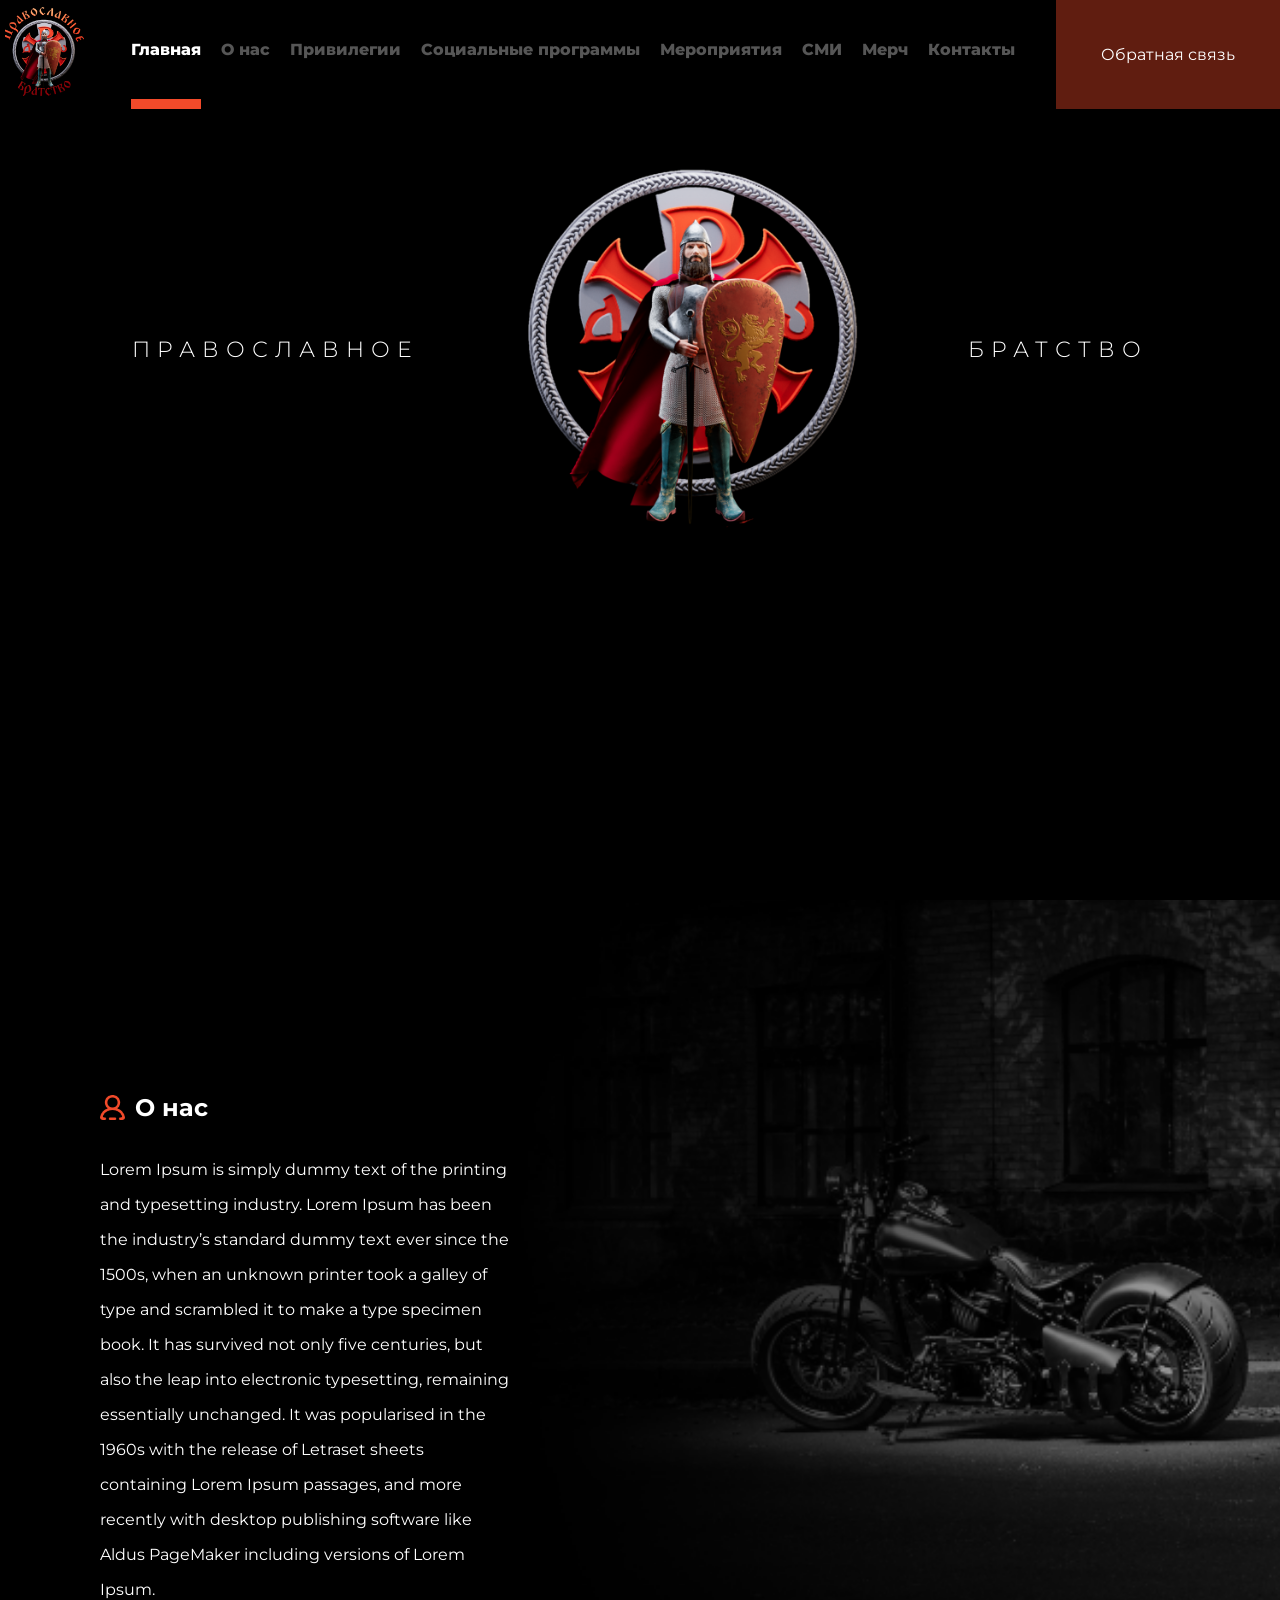
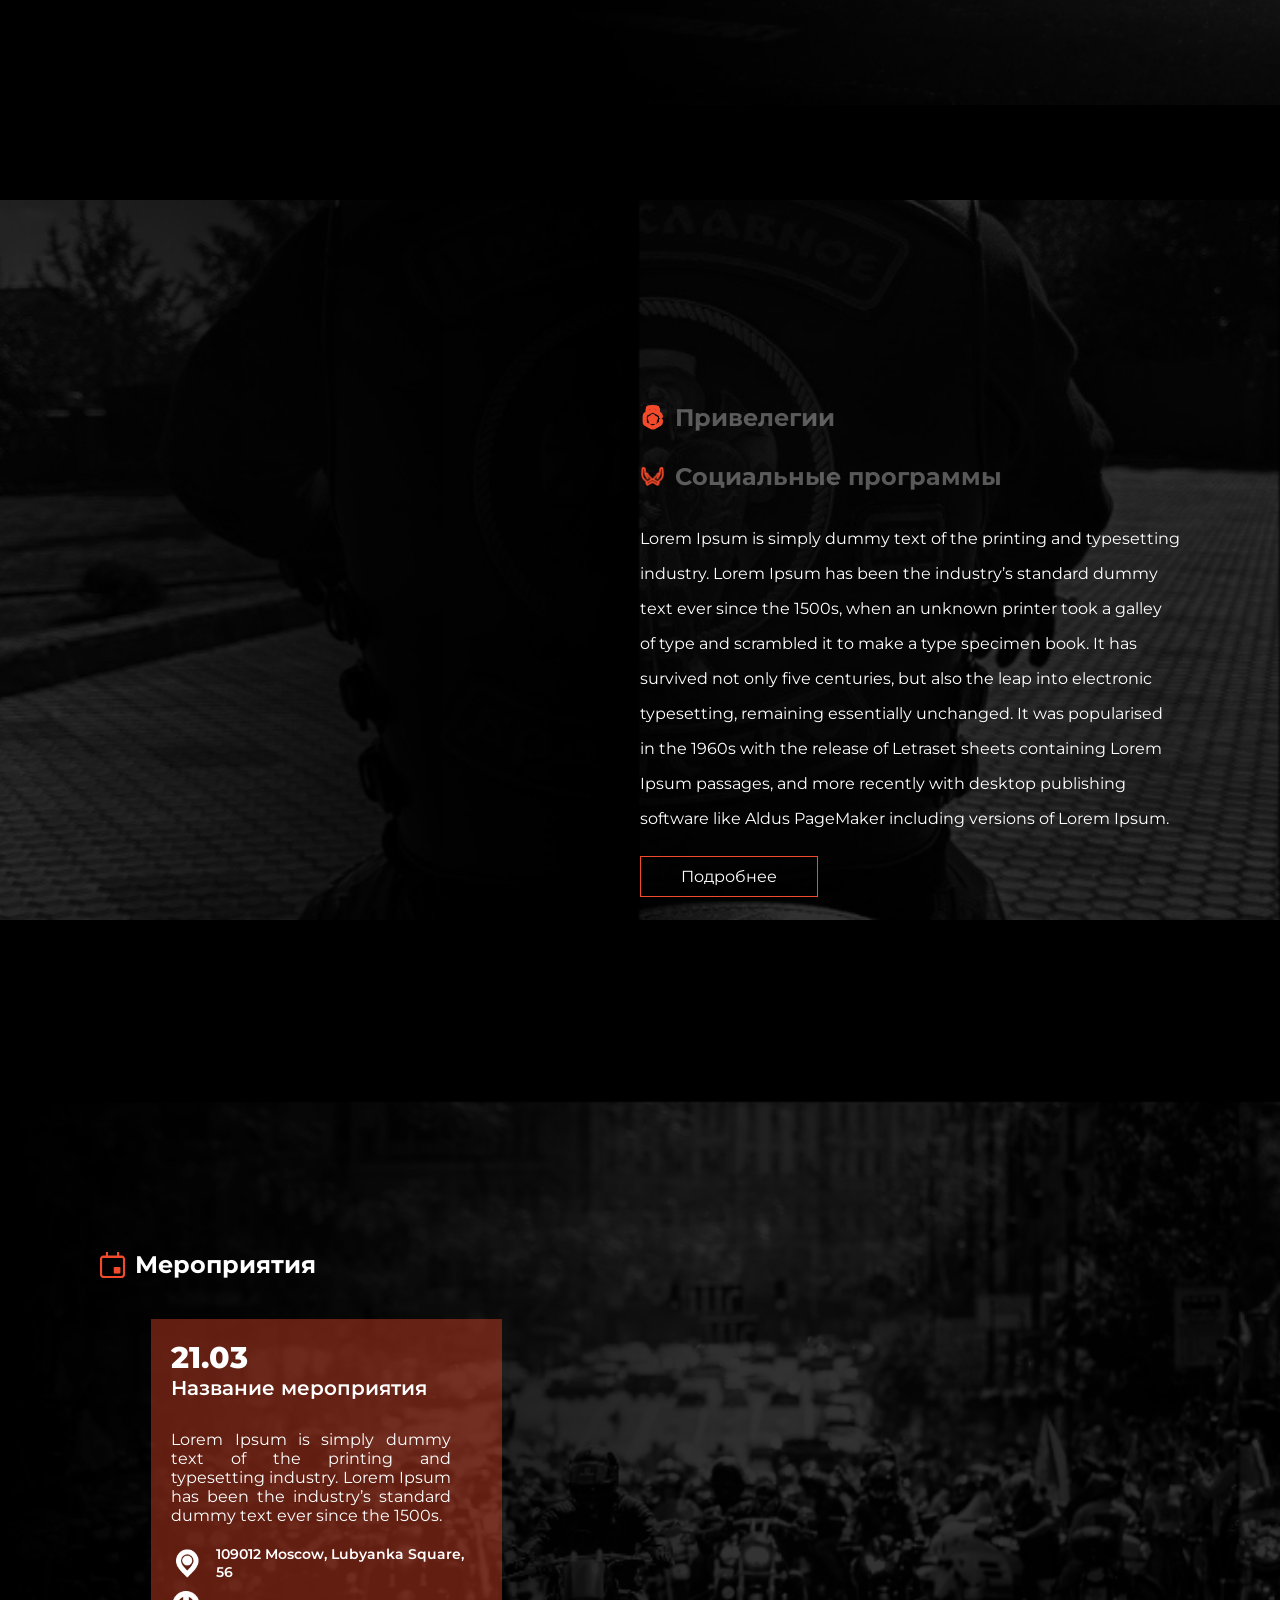
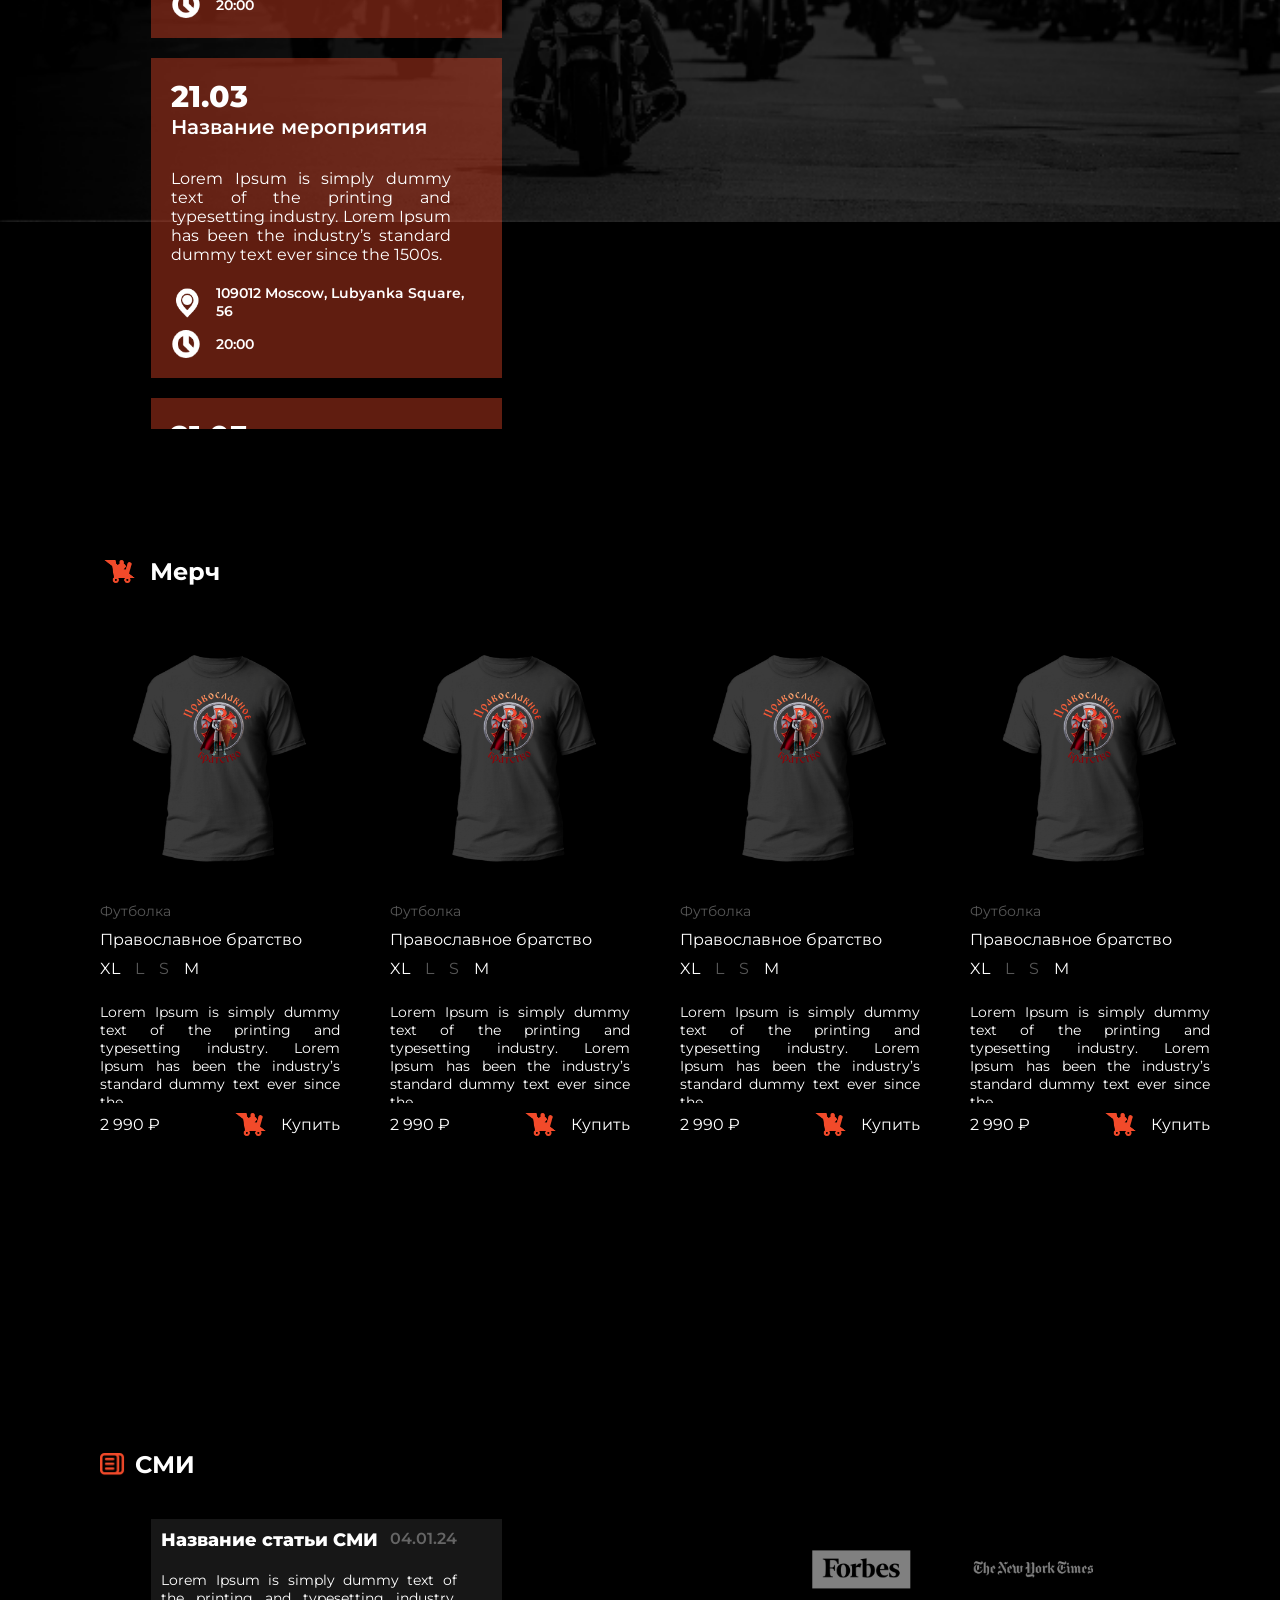
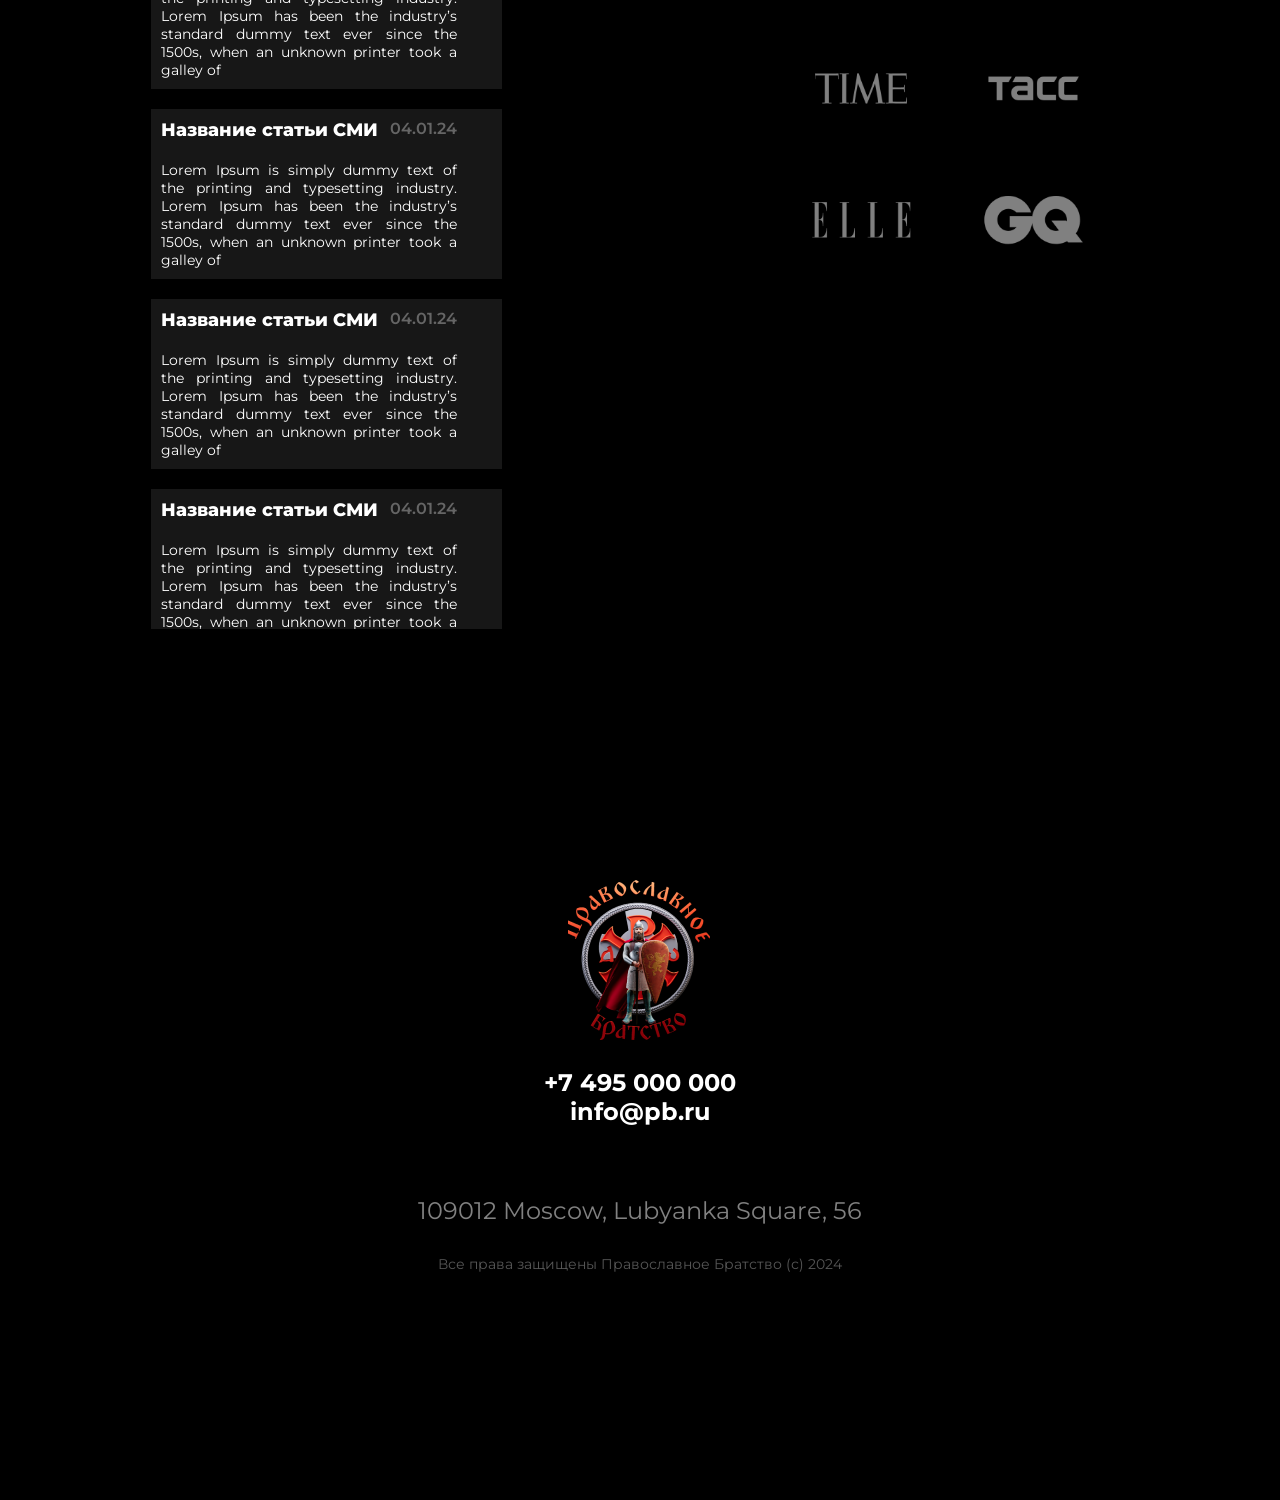
==== index.html @ c89a8504 "first commit" ====
<!DOCTYPE html>
<html lang="ru">

<head>
    <meta charset="UTF-8">
    <meta name="viewport" content="width=device-width, initial-scale=1.0">
    <title>Православное братство</title>
    <link rel="stylesheet" href="css/style.css">
</head>

<body>
    <section class="section">
        <!-- мобильная шапка -->
        <header class="header-mob">
            <a href="/"><img src="/img/logo.png" alt="лого" class="logo logo-mob"></a>
            <!-- кнопка бургер -->
            <div class="menu">
                <input type="checkbox" id="burger-checkbox" class="burger-checkbox">
                <label for="burger-checkbox" class="burger"></label>
                <ul class="menu-list">
                    <li><a href="/index.html" class="menu-item menu-active">Главная</a>
                    <li>
                    <li><a href="/info.html" class="menu-item">О нас</a>
                    <li>
                    <li><a href="/privel.html" class="menu-item">Привелегии</a>
                    <li>
                    <li><a href="/privel.html" class="menu-item">Социальные программы</a>
                    <li>
                    <li><a href="/miro.html" class="menu-item">Мероприятия</a>
                    <li>
                    <li><a href="/news.html" class="menu-item">СМИ</a>
                    <li>
                    <li><a href="/merch.html" class="menu-item">Мерч</a>
                    <li>
                    <li><a href="/contact.html" class="menu-item">Контакты</a>
                    <li></li>
                    <p class="menu-textt">109012 Moscow, Lubyanka Square, 56</p>
                    <div class="menu-content">
                        <a href="tel:+7495000000">
                            <p class="">+7 495 000 000</p>
                        </a>
                        <a href="mailto:info@pb.ru">
                            <p class="">info@pb.ru</p>
                        </a>
                    </div>
                    <a href="/" class="header-a header-menu-a">Обратная связь</a>
                </ul>
            </div>
        </header>
        <!-- шапка -->

        </div>
        <header class="header">
            <div class="header-flex">
                <a href="/"><img src="/img/logo.png" alt="лого" class="logo"></a>
                <ul class="header-list">
                    <a href="#">
                        <li class="active">Главная</li>
                        <div class="red-line"></div>
                    </a>
                    <a href="/info.html">
                        <li class="passive">О нас</li>
                    </a>
                    <a href="/privel.html">
                        <li class="passive">Привилегии</li>
                    </a>
                    <a href="/privel.html">
                        <li class="passive">Социальные программы</li>
                    </a>
                    <a href="/miro.html">
                        <li class="passive">Мероприятия</li>
                    </a>
                    <a href="/news.html">
                        <li class="passive">СМИ</li>
                    </a>
                    <a href="/merch.html">
                        <li class="passive">Мерч</li>
                    </a>
                    <a href="/contact.html">
                        <li class="passive">Контакты</li>
                    </a>
                </ul>
                <a href="/" class="header-a">Обратная связь</a>
            </div>
        </header>
        <!-- первый блок -->
        <div class="container container-backg">
            <div class="container1">
                <h2 class="conteiner-1-text">Православное</h2>
                <img src="/img/logo-big.png" alt="лого" class="logo-big">
                <h2 class="conteiner-1-text">Братство</h2>
            </div>
        </div>
        <!-- второй блок -->
        <div class="container">
            <div class="container2">
                <div class="container-grid1">
                    <div class="container2-flex">
                        <img src="img/people.png" alt="О нас" class="img-people">
                        <h2 class="container-title">О нас</h2>
                    </div>
                    <p class="container-text">Lorem Ipsum is simply dummy text of the printing and typesetting industry.
                        Lorem Ipsum has been the industry’s standard dummy text ever since the 1500s, when an unknown
                        printer took a galley of type and scrambled it to make a type specimen book. It has survived not
                        only five centuries, but also the leap into electronic typesetting, remaining essentially
                        unchanged. It was popularised in the 1960s with the release of Letraset sheets containing Lorem
                        Ipsum passages, and more recently with desktop publishing software like Aldus PageMaker
                        including versions of Lorem Ipsum.</p>
                </div>
                <div class="container-grid2"></div>
            </div>
        </div>
        <!-- третий блок -->
        <div class="container">
            <div class="container3">
                <div class="container-grid1">
                </div>
                <div class="container-grid3">
                    <div class="container2-flex container2-flex-hover">
                        <img src="img/privel.png" alt="Привелегии" class="img-people">
                        <a href="#">
                            <h2 class="container-title container-title-off container-title-off-mob">Привелегии</h2>
                        </a>
                    </div>
                    <div class="container2-flex container2-flex-hover">
                        <img src="img/soc.png" alt="Привелегии" class="img-people">
                        <a href="/privel.html">
                            <h2 class="container-title container-title-off container-title-off-mob">Социальные программы
                            </h2>
                        </a>
                    </div>
                    <p class="container-text">Lorem Ipsum is simply dummy text of the printing and typesetting industry.
                        Lorem Ipsum has been the industry’s standard dummy text ever since the 1500s, when an unknown
                        printer took a galley of type and scrambled it to make a type specimen book. It has survived not
                        only five centuries, but also the leap into electronic typesetting, remaining essentially
                        unchanged. It was popularised in the 1960s with the release of Letraset sheets containing Lorem
                        Ipsum passages, and more recently with desktop publishing software like Aldus PageMaker
                        including versions of Lorem Ipsum.</p>
                    <a href="/privel.html" class="container-a">Подробнее</a>
                </div>
            </div>
        </div>
        <!-- четвертый блок -->
        <div class="container">
            <div class="container4">
                <div class="container-grid6">
                    <div class="container2-flex">
                        <img src="img/miro.png" alt="Мероприятия" class="img-people">
                        <h2 class="container-title">Мероприятия</h2>
                    </div>
                    <div class="miro-scroll" id="timeline3">
                        <div class="scroll-card">
                            <div class="scroll-block scroll-grid-block">
                                <p class="miro-grid-text miro-grid-text-off">21.03</p>
                                <div class="off-info">
                                    <p class="off-title">Название мероприятия</p>
                                    <p class="off-text">Lorem Ipsum is simply dummy text of the printing and
                                        typesetting
                                        industry. Lorem Ipsum has been the industry’s standard dummy text ever since
                                        the
                                        1500s.</p>
                                    <div class="off-group">
                                        <img src="img/geo2.png" alt="гео" class="geo-img">
                                        <p class="geo-info">109012 Moscow, Lubyanka Square, 56</p>
                                    </div>
                                    <div class="off-group off-group2">
                                        <img src="img/time2.png" alt="часы" class="geo-img">
                                        <p class="geo-info">20:00</p>
                                    </div>
                                </div>
                            </div>
                        </div>
                        <div class="scroll-card">
                            <div class="scroll-block scroll-grid-block">
                                <p class="miro-grid-text miro-grid-text-off">21.03</p>
                                <div class="off-info">
                                    <p class="off-title">Название мероприятия</p>
                                    <p class="off-text">Lorem Ipsum is simply dummy text of the printing and
                                        typesetting
                                        industry. Lorem Ipsum has been the industry’s standard dummy text ever since
                                        the
                                        1500s.</p>
                                    <div class="off-group">
                                        <img src="img/geo2.png" alt="гео" class="geo-img">
                                        <p class="geo-info">109012 Moscow, Lubyanka Square, 56</p>
                                    </div>
                                    <div class="off-group off-group2">
                                        <img src="img/time2.png" alt="часы" class="geo-img">
                                        <p class="geo-info">20:00</p>
                                    </div>
                                </div>
                            </div>
                        </div>
                        <div class="scroll-card">
                            <div class="scroll-block scroll-grid-block">
                                <p class="miro-grid-text miro-grid-text-off">21.03</p>
                                <div class="off-info">
                                    <p class="off-title">Название мероприятия</p>
                                    <p class="off-text">Lorem Ipsum is simply dummy text of the printing and
                                        typesetting
                                        industry. Lorem Ipsum has been the industry’s standard dummy text ever since
                                        the
                                        1500s.</p>
                                    <div class="off-group">
                                        <img src="img/geo2.png" alt="гео" class="geo-img">
                                        <p class="geo-info">109012 Moscow, Lubyanka Square, 56</p>
                                    </div>
                                    <div class="off-group off-group2">
                                        <img src="img/time2.png" alt="часы" class="geo-img">
                                        <p class="geo-info">20:00</p>
                                    </div>
                                </div>
                            </div>
                        </div>
                        <div class="scroll-card">
                            <div class="scroll-block scroll-grid-block">
                                <p class="miro-grid-text miro-grid-text-off">21.03</p>
                                <div class="off-info">
                                    <p class="off-title">Название мероприятия</p>
                                    <p class="off-text">Lorem Ipsum is simply dummy text of the printing and
                                        typesetting
                                        industry. Lorem Ipsum has been the industry’s standard dummy text ever since
                                        the
                                        1500s.</p>
                                    <div class="off-group">
                                        <img src="img/geo2.png" alt="гео" class="geo-img">
                                        <p class="geo-info">109012 Moscow, Lubyanka Square, 56</p>
                                    </div>
                                    <div class="off-group off-group2">
                                        <img src="img/time2.png" alt="часы" class="geo-img">
                                        <p class="geo-info">20:00</p>
                                    </div>
                                </div>
                            </div>
                        </div>
                        <div class="scroll-card">
                            <div class="scroll-block scroll-grid-block">
                                <p class="miro-grid-text miro-grid-text-off">21.03</p>
                                <div class="off-info">
                                    <p class="off-title">Название мероприятия</p>
                                    <p class="off-text">Lorem Ipsum is simply dummy text of the printing and
                                        typesetting
                                        industry. Lorem Ipsum has been the industry’s standard dummy text ever since
                                        the
                                        1500s.</p>
                                    <div class="off-group">
                                        <img src="img/geo2.png" alt="гео" class="geo-img">
                                        <p class="geo-info">109012 Moscow, Lubyanka Square, 56</p>
                                    </div>
                                    <div class="off-group off-group2">
                                        <img src="img/time2.png" alt="часы" class="geo-img">
                                        <p class="geo-info">20:00</p>
                                    </div>
                                </div>
                            </div>
                        </div>
                    </div>
                </div>
                <div class="container-grid4"></div>
            </div>
        </div>
        <!-- пятый блок -->
        <div class="container">
            <div class="container5">
                <div class="container-grid6">
                    <div class="container2-flex">
                        <img src="img/buy.png" alt="Мерч" class="img-buy">
                        <h2 class="container-title">Мерч</h2>
                    </div>
                    <div class="clothes-scroll" id="timeline">
                        <div class="clothes-card">
                            <div class="clothe">
                                <img src="img/clothe.png" alt="одежда" class="img-clothe">
                            </div>
                            <p class="clothe-title">Футболка</p>
                            <p class="clothe-subtitle">Православное братство</p>
                            <div class="size">
                                <p class="sizes ">XL</p>
                                <p class="sizes size-none">L</p>
                                <p class="sizes size-none">S</p>
                                <p class="sizes ">M</p>
                            </div>
                            <div class="size-text">
                                <p class="clothe-text">Lorem Ipsum is simply dummy text of the printing and typesetting
                                    industry. Lorem Ipsum has been the industry’s standard dummy text ever since the</p>
                            </div>
                            <div class="sale">
                                <p class="price-text">2 990 ₽</p>
                                <div class="buy">
                                    <img src="img/buy.png" alt="купить" class="img-buy">
                                    <a href="#" class="buy-a">Купить</a>
                                </div>
                            </div>
                        </div>
                        <div class="clothes-card">
                            <div class="clothe">
                                <img src="img/clothe.png" alt="одежда" class="img-clothe">
                            </div>
                            <p class="clothe-title">Футболка</p>
                            <p class="clothe-subtitle">Православное братство</p>
                            <div class="size">
                                <p class="sizes ">XL</p>
                                <p class="sizes size-none">L</p>
                                <p class="sizes size-none">S</p>
                                <p class="sizes ">M</p>
                            </div>
                            <div class="size-text">
                                <p class="clothe-text">Lorem Ipsum is simply dummy text of the printing and typesetting
                                    industry. Lorem Ipsum has been the industry’s standard dummy text ever since the</p>
                            </div>
                            <div class="sale">
                                <p class="price-text">2 990 ₽</p>
                                <div class="buy">
                                    <img src="img/buy.png" alt="купить" class="img-buy">
                                    <a href="#" class="buy-a">Купить</a>
                                </div>
                            </div>
                        </div>
                        <div class="clothes-card">
                            <div class="clothe">
                                <img src="img/clothe.png" alt="одежда" class="img-clothe">
                            </div>
                            <p class="clothe-title">Футболка</p>
                            <p class="clothe-subtitle">Православное братство</p>
                            <div class="size">
                                <p class="sizes ">XL</p>
                                <p class="sizes size-none">L</p>
                                <p class="sizes size-none">S</p>
                                <p class="sizes ">M</p>
                            </div>
                            <div class="size-text">
                                <p class="clothe-text">Lorem Ipsum is simply dummy text of the printing and typesetting
                                    industry. Lorem Ipsum has been the industry’s standard dummy text ever since the</p>
                            </div>
                            <div class="sale">
                                <p class="price-text">2 990 ₽</p>
                                <div class="buy">
                                    <img src="img/buy.png" alt="купить" class="img-buy">
                                    <a href="#" class="buy-a">Купить</a>
                                </div>
                            </div>
                        </div>
                        <div class="clothes-card">
                            <div class="clothe">
                                <img src="img/clothe.png" alt="одежда" class="img-clothe">
                            </div>
                            <p class="clothe-title">Футболка</p>
                            <p class="clothe-subtitle">Православное братство</p>
                            <div class="size">
                                <p class="sizes ">XL</p>
                                <p class="sizes size-none">L</p>
                                <p class="sizes size-none">S</p>
                                <p class="sizes ">M</p>
                            </div>
                            <div class="size-text">
                                <p class="clothe-text">Lorem Ipsum is simply dummy text of the printing and typesetting
                                    industry. Lorem Ipsum has been the industry’s standard dummy text ever since the</p>
                            </div>
                            <div class="sale">
                                <p class="price-text">2 990 ₽</p>
                                <div class="buy">
                                    <img src="img/buy.png" alt="купить" class="img-buy">
                                    <a href="#" class="buy-a">Купить</a>
                                </div>
                            </div>
                        </div>
                        <div class="clothes-card">
                            <div class="clothe">
                                <img src="img/clothe.png" alt="одежда" class="img-clothe">
                            </div>
                            <p class="clothe-title">Футболка</p>
                            <p class="clothe-subtitle">Православное братство</p>
                            <div class="size">
                                <p class="sizes ">XL</p>
                                <p class="sizes size-none">L</p>
                                <p class="sizes size-none">S</p>
                                <p class="sizes ">M</p>
                            </div>
                            <div class="size-text">
                                <p class="clothe-text">Lorem Ipsum is simply dummy text of the printing and typesetting
                                    industry. Lorem Ipsum has been the industry’s standard dummy text ever since the</p>
                            </div>
                            <div class="sale">
                                <p class="price-text">2 990 ₽</p>
                                <div class="buy">
                                    <img src="img/buy.png" alt="купить" class="img-buy">
                                    <a href="#" class="buy-a">Купить</a>
                                </div>
                            </div>
                        </div>
                        <div class="clothes-card">
                            <div class="clothe">
                                <img src="img/clothe.png" alt="одежда" class="img-clothe">
                            </div>
                            <p class="clothe-title">Футболка</p>
                            <p class="clothe-subtitle">Православное братство</p>
                            <div class="size">
                                <p class="sizes ">XL</p>
                                <p class="sizes size-none">L</p>
                                <p class="sizes size-none">S</p>
                                <p class="sizes ">M</p>
                            </div>
                            <div class="size-text">
                                <p class="clothe-text">Lorem Ipsum is simply dummy text of the printing and typesetting
                                    industry. Lorem Ipsum has been the industry’s standard dummy text ever since the</p>
                            </div>
                            <div class="sale">
                                <p class="price-text">2 990 ₽</p>
                                <div class="buy">
                                    <img src="img/buy.png" alt="купить" class="img-buy">
                                    <a href="#" class="buy-a">Купить</a>
                                </div>
                            </div>
                        </div>
                        <div class="clothes-card">
                            <div class="clothe">
                                <img src="img/clothe.png" alt="одежда" class="img-clothe">
                            </div>
                            <p class="clothe-title">Футболка</p>
                            <p class="clothe-subtitle">Православное братство</p>
                            <div class="size">
                                <p class="sizes ">XL</p>
                                <p class="sizes size-none">L</p>
                                <p class="sizes size-none">S</p>
                                <p class="sizes ">M</p>
                            </div>
                            <div class="size-text">
                                <p class="clothe-text">Lorem Ipsum is simply dummy text of the printing and typesetting
                                    industry. Lorem Ipsum has been the industry’s standard dummy text ever since the</p>
                            </div>
                            <div class="sale">
                                <p class="price-text">2 990 ₽</p>
                                <div class="buy">
                                    <img src="img/buy.png" alt="купить" class="img-buy">
                                    <a href="#" class="buy-a">Купить</a>
                                </div>
                            </div>
                        </div>
                    </div>
                </div>
                <div class="container-grid4"></div>
            </div>
        </div>
        <!-- шестой блок -->
        <div class="container">
            <div class="container7">
                <div class="container-grid6">
                    <div class="container2-flex">
                        <img src="img/news.png" alt="Мероприятия" class="img-people">
                        <h2 class="container-title">СМИ</h2>
                    </div>
                    <div class="miro-scroll" id="timeline2">
                        <div class="scroll-card">
                            <div class="scroll-block scroll-block2">
                                <div class="scroll-card">
                                    <div class="news-flex">
                                        <p class="scroll-text news-title">Название статьи СМИ</p>
                                        <p class="news-date">04.01.24</p>
                                    </div>
                                    <p class="news-text">Lorem Ipsum is simply dummy text of the printing and
                                        typesetting industry. Lorem Ipsum has been the industry’s standard dummy text
                                        ever since the 1500s, when an unknown printer took a galley of</p>
                                </div>
                            </div>
                        </div>
                        <div class="scroll-card">
                            <div class="scroll-block scroll-block2">
                                <div class="scroll-card">
                                    <div class="news-flex">
                                        <p class="scroll-text news-title">Название статьи СМИ</p>
                                        <p class="news-date">04.01.24</p>
                                    </div>
                                    <p class="news-text">Lorem Ipsum is simply dummy text of the printing and
                                        typesetting industry. Lorem Ipsum has been the industry’s standard dummy text
                                        ever since the 1500s, when an unknown printer took a galley of</p>
                                </div>
                            </div>
                        </div>
                        <div class="scroll-card">
                            <div class="scroll-block scroll-block2">
                                <div class="scroll-card">
                                    <div class="news-flex">
                                        <p class="scroll-text news-title">Название статьи СМИ</p>
                                        <p class="news-date">04.01.24</p>
                                    </div>
                                    <p class="news-text">Lorem Ipsum is simply dummy text of the printing and
                                        typesetting industry. Lorem Ipsum has been the industry’s standard dummy text
                                        ever since the 1500s, when an unknown printer took a galley of</p>
                                </div>
                            </div>
                        </div>
                        <div class="scroll-card">
                            <div class="scroll-block scroll-block2">
                                <div class="scroll-card">
                                    <div class="news-flex">
                                        <p class="scroll-text news-title">Название статьи СМИ</p>
                                        <p class="news-date">04.01.24</p>
                                    </div>
                                    <p class="news-text">Lorem Ipsum is simply dummy text of the printing and
                                        typesetting industry. Lorem Ipsum has been the industry’s standard dummy text
                                        ever since the 1500s, when an unknown printer took a galley of</p>
                                </div>
                            </div>
                        </div>
                        <div class="scroll-card">
                            <div class="scroll-block scroll-block2">
                                <div class="scroll-card">
                                    <div class="news-flex">
                                        <p class="scroll-text news-title">Название статьи СМИ</p>
                                        <p class="news-date">04.01.24</p>
                                    </div>
                                    <p class="news-text">Lorem Ipsum is simply dummy text of the printing and
                                        typesetting industry. Lorem Ipsum has been the industry’s standard dummy text
                                        ever since the 1500s, when an unknown printer took a galley of</p>
                                </div>
                            </div>
                        </div>
                        <div class="scroll-card">
                            <div class="scroll-block scroll-block2">
                                <div class="scroll-card">
                                    <div class="news-flex">
                                        <p class="scroll-text news-title">Название статьи СМИ</p>
                                        <p class="news-date">04.01.24</p>
                                    </div>
                                    <p class="news-text">Lorem Ipsum is simply dummy text of the printing and
                                        typesetting industry. Lorem Ipsum has been the industry’s standard dummy text
                                        ever since the 1500s, when an unknown printer took a galley of</p>
                                </div>
                            </div>
                        </div>
                    </div>
                </div>
                <div class="container-grid4">
                    <img src="img/all.png" alt="новости" class="news-img">
                </div>
            </div>
        </div>
        <!-- подвал -->
        <footer class="footer" id="footer">
            <ul class="header-list footer-list">
                <a href="/index.html">
                    <li class="active">Главная</li>
                </a>
                <a href="/info.html">
                    <li class="passive">О нас</li>
                </a>
                <a href="/privel.html">
                    <li class="passive">Привилегии</li>
                </a>
                <a href="/privel.html">
                    <li class="passive">Социальные программы</li>
                </a>
                <a href="/miro.html">
                    <li class="passive">Мероприятия</li>
                </a>
                <a href="/news.html">
                    <li class="passive">СМИ</li>
                </a>
                <a href="/merch.html">
                    <li class="passive">Мерч</li>
                </a>
                <a href="/contact.html">
                    <li class="passive">Контакты</li>
                </a>
            </ul>
            <div class="footer-content">
                <img src="img/logo.png" alt="лого" class="footer-logo">
                <a href="tel:+7495000000">
                    <p class="footer-text">+7 495 000 000</p>
                </a>
                <a href="mailto:info@pb.ru">
                    <p class="footer-text">info@pb.ru</p>
                </a>
            </div>
            <p class="footer-text footer-text2 footer-text3">109012 Moscow, Lubyanka Square, 56</p>
            <p class="footer-text footer-text2">Все права защищены Православное Братство (с) 2024</p>
        </footer>
    </section>
    <script src="js/script.js"></script>

</body>

</html>
---- css/style.css ----
/* шрифты */
@import url("https://fonts.googleapis.com/css2?family=Montserrat:ital,wght@0,100..900;1,100..900&display=swap");
/* сброс стилей */

* {
  margin: 0;
  padding: 0;
  box-sizing: border-box;
  outline: 0;
}

ol,
ul {
  list-style: none;
}

a {
  text-decoration: none;
  color: #fff;
}

/* стандартные настройки */
html {
  scroll-behavior: smooth;
}

body {
  color: white;
  font-family: "Montserrat", sans-serif;
  overflow-x: hidden;
}

*::-webkit-scrollbar {
  width: 5px;
}

*::-webkit-scrollbar-track {
  background: #ffffff17;
}

*::-webkit-scrollbar-thumb {
  background-color: #fff;
  border-radius: 20px;
  height: 10px;
}

/* кнопка бургер */
.burger-checkbox {
    position: absolute;
    visibility: hidden;
  }
  .burger {
    position: absolute;
    z-index: 101;
    cursor: pointer;
    display: block;
    border: none;
    background: transparent;
    width: 40px;
    height: 26px;
    top: 30px;
    right: 30px;
  }
  .burger::before,
  .burger::after {
    content: '';
    left: 0px;
    position: absolute;
    display: block;
    width: 100%;
    height: 4px;
    border-radius: 10px;
    background: #fff;
  }
  .burger::before {
    top: 0;
    box-shadow: 0 11px 0 #fff;
    transition: box-shadow .3s .15s, top .3s .15s, transform .3s;
  }
  .burger::after {
    bottom: 0;
    transition: bottom .3s .15s, transform .3s;
  }
  .burger-checkbox:checked + .burger::before {
    top: 11px;
    transform: rotate(45deg);
    box-shadow: 0 6px 0 rgba(0,0,0,0);
    transition: box-shadow .15s, top .3s, transform .3s .15s;
  }
  .burger-checkbox:checked + .burger::after {
    bottom: 11px;
    transform: rotate(-45deg);
    transition: bottom .3s, transform .3s .15s;
  }
  .menu-list {
    top: 0;
    right: 0;
    position: absolute;
    display: flex;
    flex-direction: column;
    gap: 5px;
    padding: 0px 0;
    margin: 0px;
    background: #000;
    list-style-type: none;
    transform: translateY(-100vh);
    transition: .3s;
    width: 100%;
    height: 100%;
    z-index: 100;
    padding-left: 30px;
    justify-content: center;
  }
  
  .menu-textt {
    padding-top: 50px;
    padding-bottom: -50px;
    color: #ffffff65;
  }
  .menu-content {
    margin-top: 50px;
    margin-bottom: -50px;
  }
  .menu-item {
    display: block;
    padding: 5px;
    color: #ffffff65;
    font-size: 16px;
    text-align: left;
    text-decoration: none;
    font-weight: 300;
  }
  .menu-active {
    color: #fff;
  }
  .menu-text {
    position: absolute;
    margin-top: 0px;
  }
  .menu-item:hover {
    color: #fff;
  }
  .burger-checkbox:checked ~ .menu-list {
    transform: translateX(0);
  }

  .menu {
    margin-top: -30px;
  }

/* шапка */
.header-mob {
  display: none;
}

.header {
  background-color: #000000;
  width: 100%;
  z-index: 1000;
  position: fixed;
}

.active,
.passive {
  font-weight: 800;
}

.red-line {
  background-color: #f24a2a;
  height: 10px;
  margin-bottom: -40px;
  margin-top: 40px;
}

.header-flex {
  display: flex;
  justify-content: space-between;
  align-items: center;
}

.header-list {
  display: flex;
  gap: 20px;
}

.header-a:hover {
    background-color: #f24a2a;
}

.logo {
  width: 90px;
  padding: 5px;
  z-index: 99999;
}

.header-a {
  background-color: #f24b2a65;
  padding: 45px;
  color: white;
}

/* первый блок */
.container {
  height: 100vh;
  width: 100%;
  background-color: #000000;
}

.container-content {
  width: 80%;
  margin: 0 auto;
}

.container1 {
  padding-top: 50px;
  display: flex;
  align-items: center;
  justify-content: center;
}

.logo-big {
  scale: 0.6;
  animation: logo 2s ease-in-out;
}

@keyframes logo {
  0% {
    opacity: 0;
    scale: 0.3;
  }
  100% {
    opacity: 1;
  }
}

.logo-big:hover {
  scale: 0.65;
  transition: 0.5s ease-in-out;
}

.conteiner-1-text {
  font-weight: 300;
  letter-spacing: 7px;
  text-transform: uppercase;
  font-size: 22px;
}

/* второй блок */
.container2 {
  display: grid;
  grid-template-columns: 40% 60%;
}

.container-grid2 {
  background-image: url(../img/bckg1.png);
  height: 100vh;
  background-repeat: no-repeat;
  width: 100%;
  background-size: 130%;
}

.container-grid1 {
  padding-left: 100px;
  display: flex;
  flex-direction: column;
  justify-content: center;
}

.container2-flex {
  display: flex;
  align-items: center;
  margin-bottom: 30px;
}

.img-people {
  width: 25px;
  margin-right: 10px;
}

.container-text {
  line-height: 35px;
}

/* третий блок */
.container3 {
  display: grid;
  grid-template-columns: repeat(2, 1fr);
  background-image: url(../img/bckg2.png);
  background-repeat: no-repeat;
  background-size: 100%;
}

.container-grid3 {
  padding-right: 100px;
  display: flex;
  flex-direction: column;
  justify-content: center;
  height: 100vh;
  width: 100%;
}

.container-a {
  border: 1px solid #f24a2a;
  padding: 10px 40px;
  width: fit-content;
  margin-top: 20px;
}

.container-a:hover {
background-color: #f24a2a;
  border: none;
  transition: 0.3s ease-in-out;
}

/* четвертый блок */
.container4 {
  background-image: url(../img/bckg3.png);
  height: 100vh;
  width: 100%;
  background-repeat: no-repeat;
  background-size: 100%;
  display: grid;
  grid-template-columns: 40% 60%;
}

.container-grid6 {
  padding-left: 100px;
  display: flex;
  flex-direction: column;
  padding-top: 150px;
}

.scroll-block {
  background-color: #f24b2a65;
  width: 100%;
  height: 25vh;
}

.scroll-card {
  margin-left: 9%;
}

.miro-scroll {
  overflow-y: scroll;
  direction: rtl;
  height: 80vh;
}

.miro-scroll > * {
  direction: ltr;
}

.scroll-text {
  font-weight: 800;
  font-size: 18px;
}

/* пятый блок */
.container5 {
  height: 100vh;
  width: 100%;
  background-repeat: no-repeat;
  background-size: 100%;
}

.clothe {
  background-color: #000000;
  border-radius: 1000px;
  padding: 30px;
  width: fit-content;
  margin: 0 auto;
}

.clothes-card {
  display: flex;
  flex-direction: column;
  width: 300px;
}

.size {
  display: flex;
  gap: 15px;
  margin-bottom: 25px;
}

.img-clothe {
  width: 180px;
}

.size-none {
  color: #ffffff56;
}

.size-text {
  height: 100px;
  overflow-y: hidden;
}

.clothe-title {
  color: #ffffff56;
  margin-bottom: 10px;
  font-size: 14px;
}

.clothe-subtitle {
  margin-bottom: 10px;
}

.clothe-text {
  font-size: 14px;
  text-align: justify;
}

.sale {
  display: flex;
  align-items: center;
  justify-content: space-between;
}

.buy {
  display: flex;
  align-items: center;
}

.img-buy {
  width: 40px;
  margin-right: 10px;
}

.clothes-scroll {
  display: flex;
  gap: 50px;
  overflow-x: scroll;
  scrollbar-width: none;
  margin-right: 20px;
  user-select: none;
}
/* шестой блок */
.scroll-block2 {
  background-color: #ffffff17;
  height: 20vh;
}

.scroll-card {
  width: 90%;
  margin: 0px 0px;
  padding: 10px;
}

.container7 {
  height: 100vh;
  width: 100%;
  background-repeat: no-repeat;
  background-size: 100%;
  display: grid;
  grid-template-columns: 40% 60%;
}

.news-img {
  width: 60%;
}

.container-grid4 {
  padding-top: 250px;
  padding-left: 300px;
}

.news-flex {
  display: flex;
  justify-content: space-between;
}

.news-title {
  margin-bottom: 20px;
}

.news-date {
  color: #ffffff56;
  font-weight: 600;
}

.news-text {
  font-size: 14px;
}

#timeline2::-webkit-scrollbar-thumb {
  background-color: #ffffff17;
}

/* подвал */
.footer {
  background-color: #000000;
  height: 100vh;
  width: 100%;
  padding-top: 100px;
}

.footer-content {
  padding-top: 20vh;
  text-align: center;
}

.footer-text {
  text-align: center;
  font-size: 24px;
  font-weight: 700;
}

.footer-text:hover {
  scale: 1.1;
}

.footer-title {
  margin-bottom: -20px;
}

.footer-logo {
  margin-bottom: 20px;
}

.footer-list {
  justify-content: center;
  padding-top: 200px;
  display: none;
}

.footer-text2 {
  font-size: 14px;
  margin-top: 30px;
  color: #ffffff56;
  font-weight: 400;
}

.social-img:hover {
  scale: 1.1;
}

.footer-text2:hover {
  scale: 1;
}

.footer-text3 {
  font-size: 24px;
  margin-top: 70px;
  color: #ffffff81;
}

.passive {
  color: #ffffff56;
}

/* второй блок info */
.container9 {
  width: 100%;
  height: 100vh;
  background-repeat: no-repeat;
  position: relative;
}

.fon {
  width: 100%;
  height: 100vh;
  position: absolute;
}

.change-fon {
  width: 250px;
  z-index: 9999;
}

.change-fon:hover {
  cursor: pointer;
  scale: 1.1;
}

.changes-img {
  display: flex;
  gap: 20px;
}

.flex-end {
  position: absolute;
  bottom: 50px;
  left: 10vw;
  width: 80vw;
  overflow-y: scroll;
  scrollbar-width: none;
  z-index: 2;
}

.red-line2 {
  margin-left: -20px;
}

/* первый блок privel */
.container8 {
  display: grid;
  grid-template-columns: repeat(2, 1fr);
}

.container9 {
  display: grid;
  grid-template-columns: repeat(2, 1fr);
}

.container-grid7 {
  background-image: url(../img/bckg6.png);
  height: 100vh;
  background-repeat: no-repeat;
  width: 100%;
  background-size: 100%;
}

.container-text2 {
  padding: 0 200px 0 0;
}

.container-grid9 {
  background-image: url(../img/bkcg5.png);
  background-repeat: no-repeat;
  width: 100%;
  background-size: 100%;
}

.container-text3 {
  padding: 0 0 0 200px;
}
/* первый блок miro */
.miro-card-grid {
  display: grid;
  grid-template-columns: repeat(2, 1fr);
  gap: 20px 0;
}

.miro-grid-text {
  font-size: 30px;
  font-weight: 800;
}

.scroll-card-grid {
  padding: 0;
}

.scroll-grid-block {
  padding: 20px;
  width: 100%;
  height: fit-content;
}

.scroll-grid-block>p,
.scroll-grid-block>div>p,
.scroll-grid-block>div>div>p {
  color: #fff;
}

.container10 {
  height: fit-content;
  display: grid;
  grid-template-columns: repeat(1, 1fr);
  background-color: #000000;
  padding-bottom: 40px;
}

.scroll-grid-block-off {
  background-color: #7e7e7e8e;
  display: flex;
  gap: 30px;
}

.miro-grid-text-off {
  color: #ffffff56;
}

.off-title {
  font-size: 20px;
  font-weight: 600;
  color: #ffffff56;
}

.off-text {
  font-size: 16px;
  margin-top: 30px;
  color: #ffffff56;
  width: 90%;
  text-align: justify;
}

.off-group {
  display: flex;
  gap: 15px;
  align-items: center;
  margin-top: 20px;
}

.container-none {
  display: none;
}

.geo-info {
  font-size: 14px;
  font-weight: 600;
  color: #ffffff56;
}

.geo-img {
  width: 30px;
}

.off-group2 {
  margin-top: 10px;
}

.numbers {
  margin-top: 50px;
  display: flex;
  gap: 15px;
}

.nubmers-passive {
  font-weight: 600;
  color: #ffffff56;
}

.nubmers-active {
  font-weight: 600;
}

.nubmers-passive:hover {
  color: #fff;
}

.passive:hover {
  color: #fff;
}

/* первый блок news */
.container11 {
  background-image: url(../img/bckg7.png);
}

.scroll-card-padd {
  padding: 20px;
}

.news-text {
  text-align: justify;
}
/* первый блок merch */
.merch-card-grid {
  display: grid;
  grid-template-columns: repeat(4, 1fr);
  gap: 20px;
}

/* первый блок contact */
.logo-big2 {
  margin-bottom: 50px;
  width: 500px;
}

.container13 {
  padding-top: 30px;
  display: flex;
  flex-direction: column;
}

.footer-text4 {
  margin-top: -150px;
}

.footer-content2 {
  margin-top: 40px;
}

.container14 {
  height: 100vh;
}

.container-title3 {
  font-size: 42px;
  font-weight: 700;
  margin-left: 20px;
}

.geo-info2 {
  color: #fff;
}

.mobile-yes {
  display: none;
}

.more-info-text {
  margin-top: 10vh;
  width: 400px;
}

.container-title-off {
    color: #ffffff56;
}

/* поведения объектов */
.container2-flex-hover:hover {
  scale: 1.03;
  color: #fff;
}

.container-title-off:hover {
    scale: 1.03;
    color: #fff;
}

.scroll-block:hover {
    background-color: #f24a2a;
    cursor: pointer;
}

.scroll-block2:hover,
.scroll-grid-block-off:hover {
  background-color: #818181;

}

.scroll-block2:hover>div>div>p,
.scroll-block2:hover>div>p {
  color: #000000;
}

.img-clothe:hover {
  cursor: pointer;
  scale: 1.1;
  transition: 0.2s ease-in-out;
}

.buy-a:hover {
  scale: 1.1;
  transition: 0.1s ease-in-out;
}

.container3-flex {
    display: flex;
    align-items: center;
    margin-bottom: 30px;
    padding-left: 200px;
}

/* адаптация */
@media screen and (max-width: 1366px) {
  .logo-big {
    width: 550px;
  }
  .logo-big2 {
    margin-top: 20px;
    width: 450px;
  }
  .scroll-grid-block,
  .scroll-block2 {
    height: fit-content;
  }
  .merch-card-grid{
    grid-template-columns: repeat(3, 1fr);
  }
  .footer-text4 {
    margin-top: -120px;
  }
}

@media screen and (max-width: 1204px) {
  .container1 {
    padding-top: 20vh;
    flex-direction: column;
  }
  .header-mob {
    display: block;
    margin-top: 30px;
  }
  .logo-mob {
    position: absolute;
    margin-top: 10px;
    margin-left: 20px;
  }

  .logo-big2 {
    width: 500px !important;
  }

  .container13 {
    padding-top: 10px;
  }

  .container-backg {
    background-image: url(../img/bckg7.png);
    background-repeat: no-repeat;
    background-size: 300%;
    background-position: center;
    background-attachment: fixed;
  }
  .conteiner-1-text {
    font-size: 24px;
    font-weight: 600;
  }
  .logo-big {
    width: 750px;
  }
  .header {
    display: none;
  }
  .container2 {
    grid-template-columns: repeat(1, 1fr);
    background-image: url(../img/bckg1.png);
    background-repeat: no-repeat;
    height: 100vh;
    background-size: 200%;  
  }
  .container-grid1 {
    width: 90%;
    text-align: center;
  }
  .img-people {
    width: 50px;
  }
  .container2-flex {
    justify-content: center;
  }
  .container-title {
    font-size: 42px;
  }
  .container-text {
    line-height: 2;
    font-size: 28px;
    margin: 20px auto 0;
    width: 90%;
  }
  .container-grid2 {
    display: none;
  }
  .container3 {
    grid-template-columns: repeat(1, 1fr);
    background-image: url(../img/bckg_mob.png);
    background-size: 100%;
    background-position: 100px 10px;
  }
  .container-grid3 {
    padding: 0;
    width: 90%;
    margin: 0 auto;
    text-align: center;
  }
  .container-a {
    width: 90%;
    margin: 100px auto 0;
    font-size: 28px;
    padding: 30px 0;
    border: 3px solid #f24a2a;
    margin-top: 100px;
  }
  .container4 {
    grid-template-columns: repeat(1, 1fr);
    background-image: url(../img/bckg7.png);
    background-repeat: no-repeat;
    background-size: 300%;
    background-position: center;
    background-attachment: fixed;
  }
  .miro-scroll {
    direction: ltr;
    margin-left: 100px;
    scrollbar-width: none;
  }
  .scroll-card {
    margin: 0;
  }
  .container-grid6 {
    padding-left: 0;
    background-image: url(../img/bckg7.png);
    background-repeat: no-repeat;
    background-size: 300%;
    background-position: center;
    background-attachment: fixed;
  }

  .header-menu-a {
    position: absolute;
    margin-top: 20vh;
    margin-left: -30px;
    text-align: center;
    bottom: 0;
    width: 100%;
    padding: 20px;
  }

  .off-text,
  .geo-info,
  .off-title {
    font-size: 26px;
  }
  .miro-grid-text-off {
    font-size: 40px;
  }
  .img-clothe {
    width: 300px;
  }
  .clothes-scroll {
    width: 90%;
    margin: 0 auto;
    margin-top: 150px;
    gap: 100px;
  }
  .container-grid4 {
    display: none;
  }
  .container5 {
    display: flex;
    flex-direction: column;
    justify-content: center;
    background-image: url(../img/bckg7.png);
    background-repeat: no-repeat;
    background-size: 300%;
    background-position: center;
    background-attachment: fixed;
  }
  .clothe {
    background-color: #00000056;
  }
  .clothe-subtitle,
  .clothe-title,
  .clothe-text,
  .sizes,
  .buy-a,
  .price-text {
    font-size: 26px;
    text-align: center;
  }
  .sale {
    margin-top: 20px;
  }
  .size {
    justify-content: center;
  }
  .clothes-card {
    width: 500px;
  }
  .container7 {
    grid-template-columns: repeat(1, 1fr);
  }

  .news-title {
    font-size: 36px;
  }
  .news-text,
  .news-date {
    font-size: 26px;
  }
  .scroll-block2 {
    padding: 20px;
  }
  .container8 {
    grid-template-columns: repeat(1, 1fr);
    grid-template-rows: repeat(2, 1fr);
  }
  .container-grid7 {
    display: none;
  }
  .container-text2 {
    padding: 10px 40px 40px;
    text-align: left;
  }
  .container2-flex-mob {
    background-image: url(../img/bckg6.png);
    height: 50vh;
    background-repeat: no-repeat;
    background-size: 100%;
    padding-top: 500px;
    padding-left: 20px;
    padding-bottom: 30px;
    justify-content: left;
  }
  .container-grid1 {
    padding: 0;
    width: 100%;
  }
  .miro-card-grid {
    grid-template-columns: repeat(1, 1fr);
    width: 90%;
    display: flex;
    flex-direction: column;
    align-items: center;
    margin: 0 auto;
  }
  .numbers {
    justify-content: center;
    font-size: 26px;
  }
  .merch-card-grid {
    display: flex;
    flex-direction: column;
    width: 90%;
    margin: 0 auto;
    gap: 100px;
    align-items: center;
  }
  .pc-yes {
    display: none;
  }
  .mobile-yes {
    display: block;
  }

}

@media screen and (max-width: 800px) {
  .conteiner-1-text {
    font-size: 18px;
  }
  .container1 {
    padding-top: 200px;
  }
  .logo-big {
    width: 500px;
  }
 .container-title {
    font-size: 22px;
  }
.container-text {
    font-size: 14px;
  }
  .img-people {
    width: 30px;
  }
  .container-a {
    font-size: 18px;
    padding: 20px;
    margin-top: 30px;
  }
  .miro-scroll {
    margin-left: 0;
  }
  .scroll-card {
    width: 100%;
  }
  .clothes-scroll {
    padding-left: 40px;
    margin-top: 10px;
  }
  .clothe-subtitle,
  .clothe-title,
  .clothe-text,
  .sizes,
  .buy-a,
  .price-text {
    font-size: 22px;
    text-align: center;
  }
  .container-grid6 {
    padding-top: 50px;
  }
  .container2-flex {
    width: 95%;
    margin: 20px auto;
  }
  .img-clothe {
    width: 250px;
  }

.off-text,
  .geo-info,
  .off-title {
    font-size: 16px;
  }
.miro-grid-text-off {
    font-size: 20px;
    margin-bottom: 20px;
  }
.price-text {
    font-size: 16px;
  }
.news-title {
    font-size: 30px;
  }
.news-text,
  .news-date {
    font-size: 16px;
  }
 .numbers {
    font-size: 16px;
  }
  .container-backg {
    background-size: 400%;
  }
  .container4 {
    background-size: 400%;
  }
  .container-grid6 {
    background-size: 400%;
  }
  .container5 {
    background-size: 400%;
  }
  .container2-flex-mob {
    width: 100%;
    margin: 0;
    padding-left: 20px;
    background-position: 0 100px;
    margin-top: -100px;
  }
  .miro-card-grid {
    margin-left: 0px;
    width: 90%;
    margin: 0 auto;
  }
  .clothes-card {
    width: 90%;
  }
  .container13 {
    padding-top: 0px;
  }

}

@media screen and (max-width: 375px) {
  .container1 {
    padding-top: 110px;
  }
  .container-grid3 {
    padding-top: 10px;
  }
  .container13 {
    padding-top: 10px;
  }
  .container-text {
    margin-top: 0;
  }
  .img-clothe {
    width: 200px;
  }

}
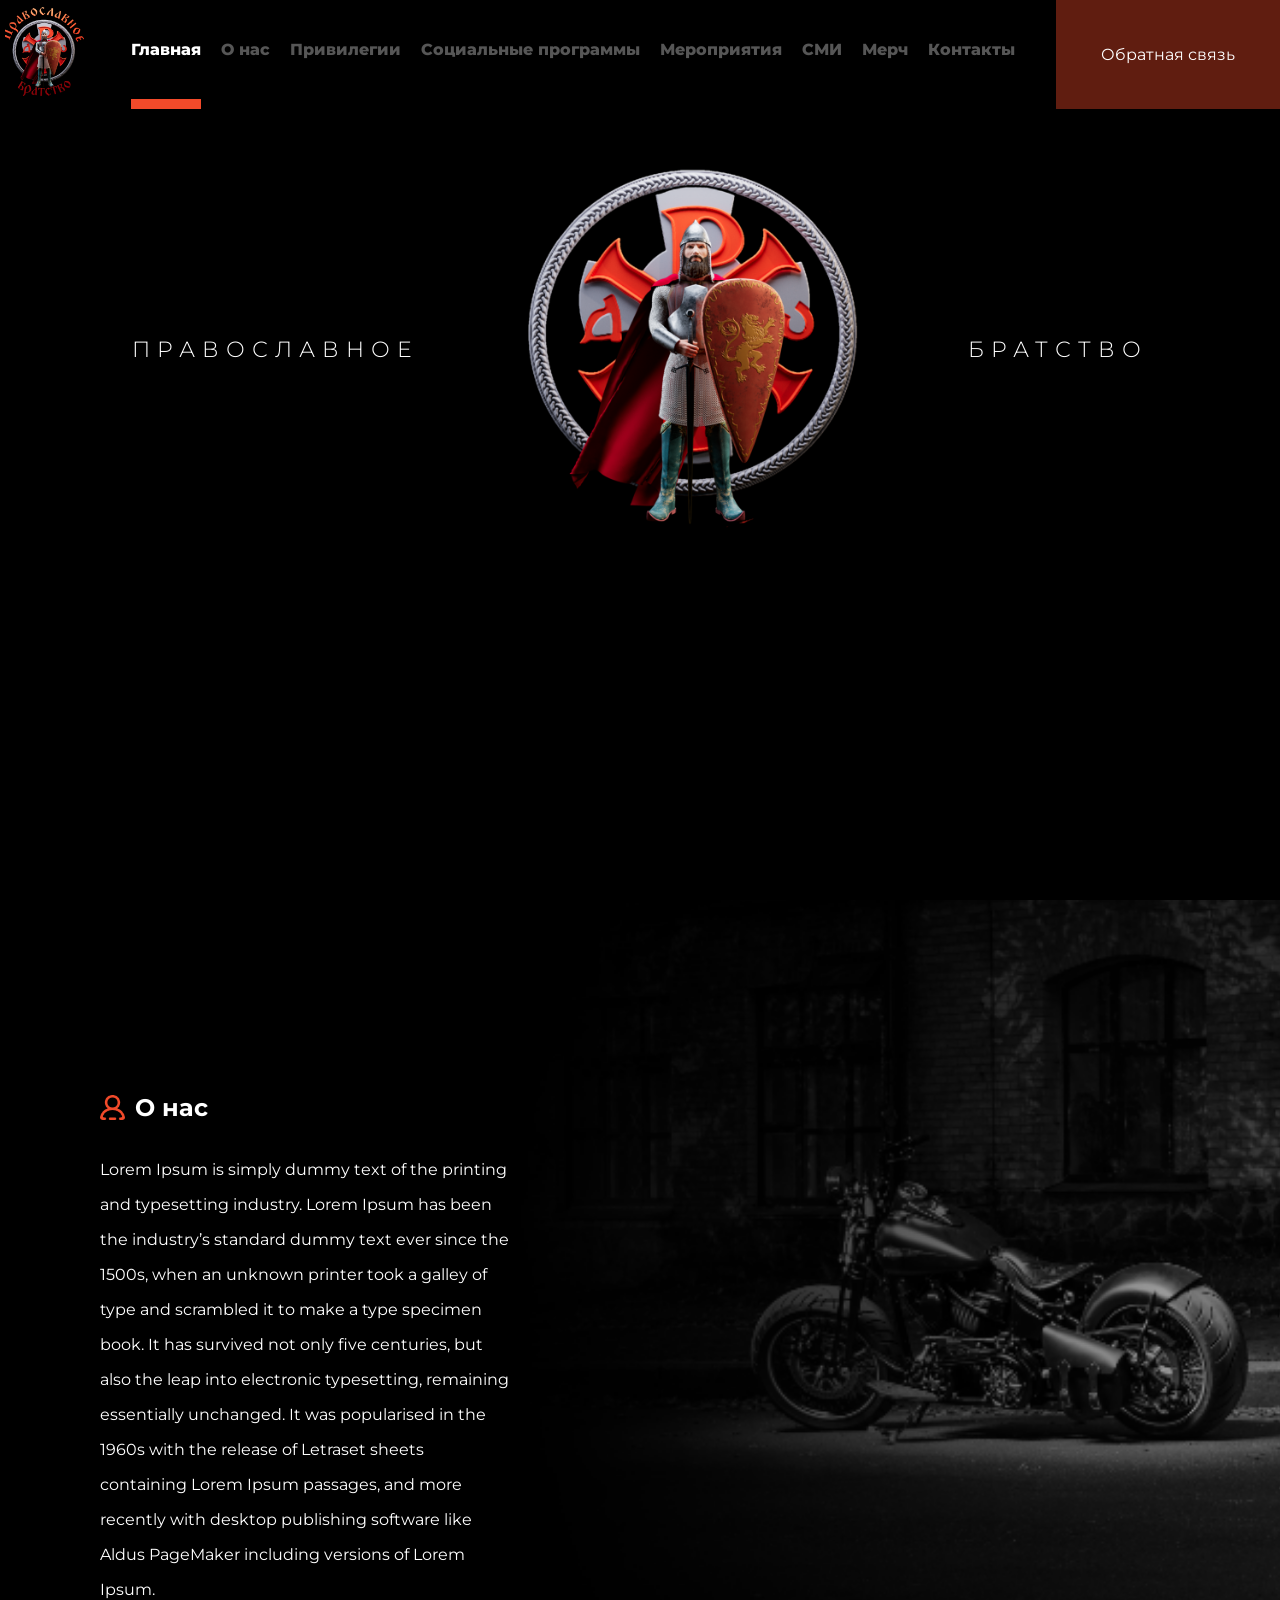
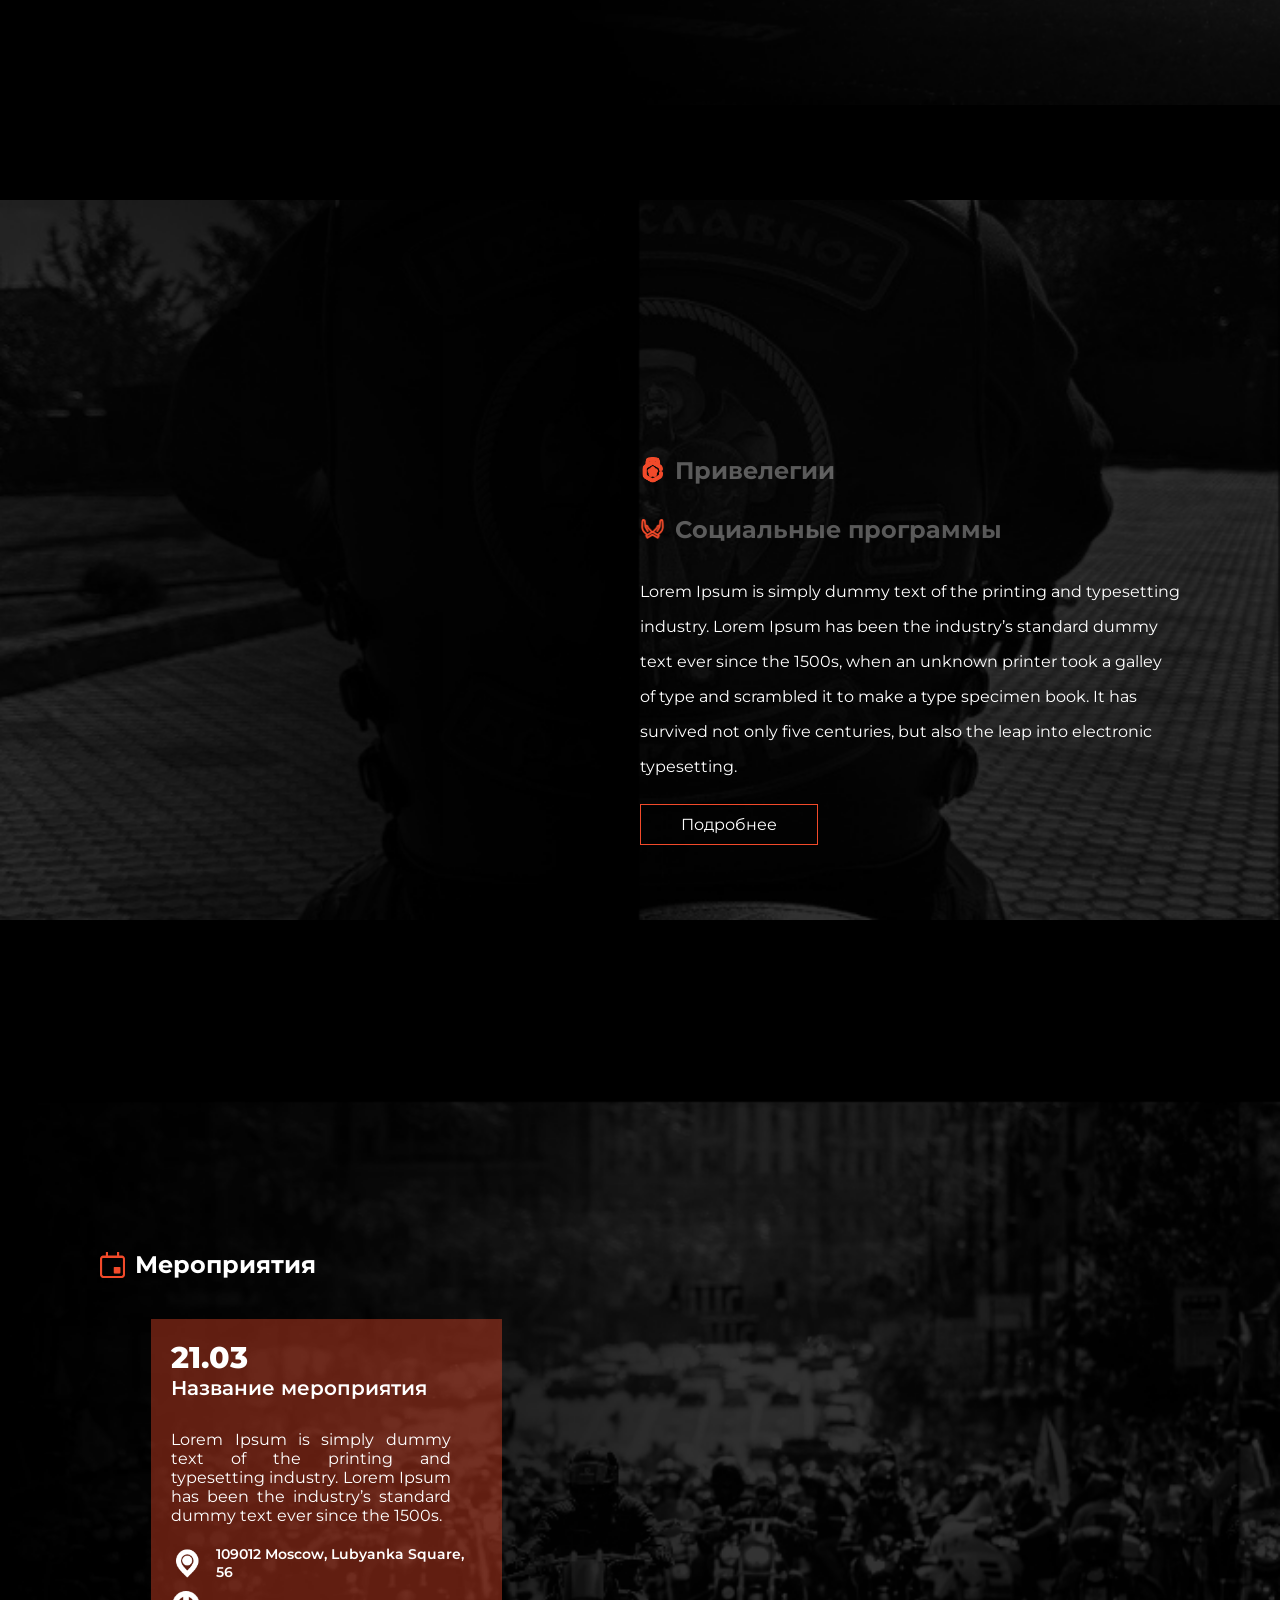
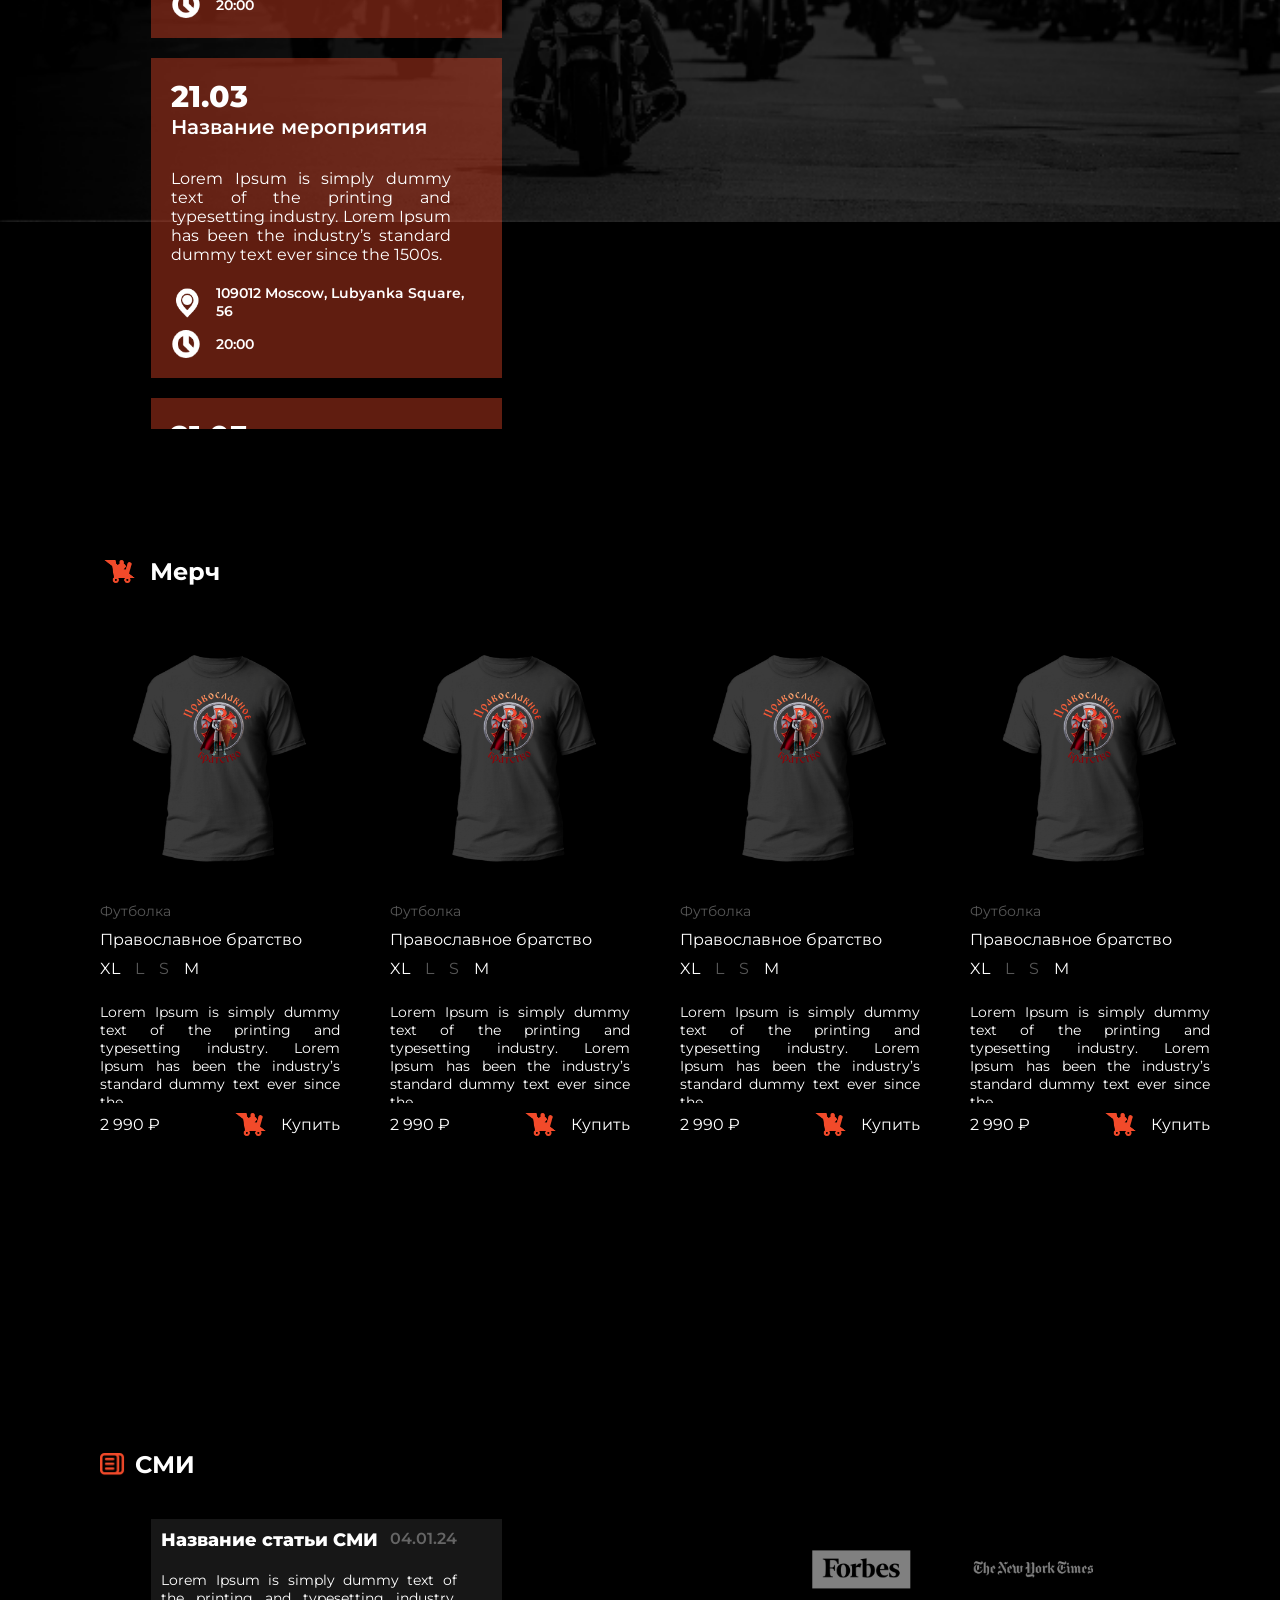
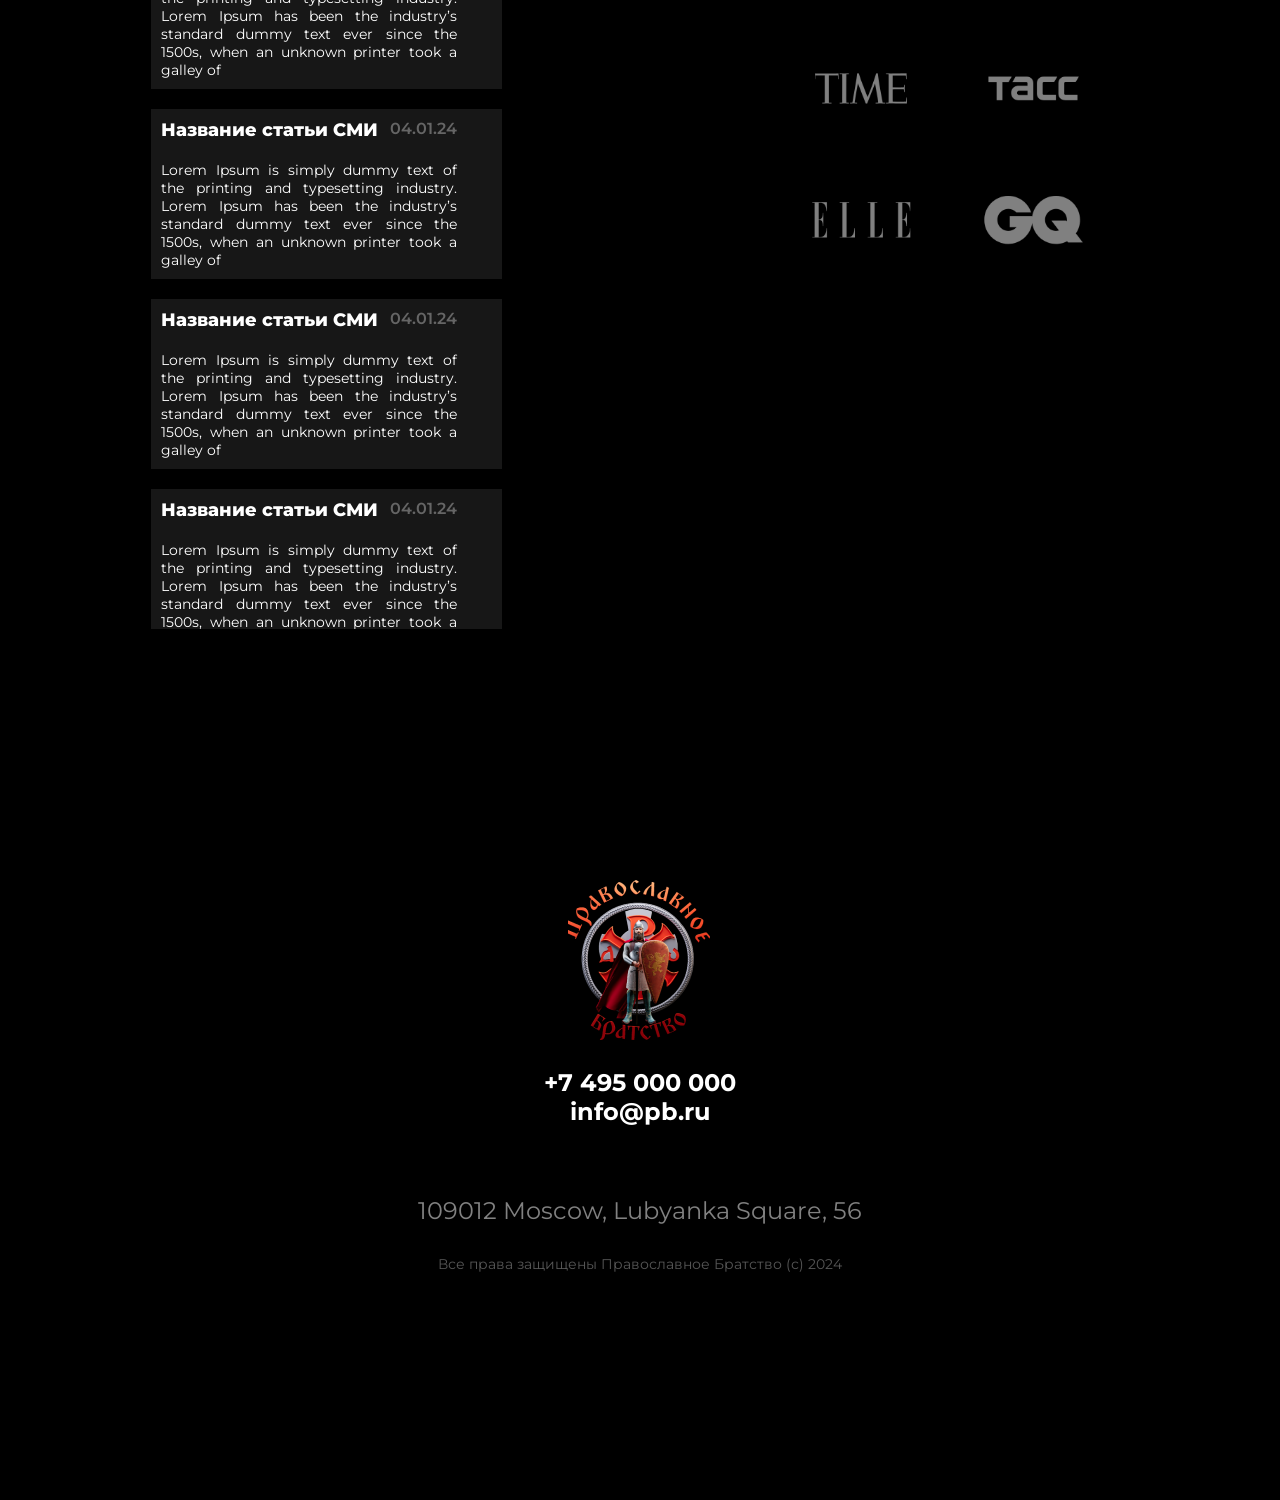
==== commit 6606f6c1: "last" ====
--- a/index.html
+++ b/index.html
@@ -12,27 +12,27 @@
     <section class="section">
         <!-- мобильная шапка -->
         <header class="header-mob">
-            <a href="/"><img src="/img/logo.png" alt="лого" class="logo logo-mob"></a>
+            <a href="./index"><img src="./img/logo.png" alt="лого" class="logo logo-mob"></a>
             <!-- кнопка бургер -->
             <div class="menu">
                 <input type="checkbox" id="burger-checkbox" class="burger-checkbox">
                 <label for="burger-checkbox" class="burger"></label>
                 <ul class="menu-list">
-                    <li><a href="/index.html" class="menu-item menu-active">Главная</a>
-                    <li>
-                    <li><a href="/info.html" class="menu-item">О нас</a>
-                    <li>
-                    <li><a href="/privel.html" class="menu-item">Привелегии</a>
-                    <li>
-                    <li><a href="/privel.html" class="menu-item">Социальные программы</a>
-                    <li>
-                    <li><a href="/miro.html" class="menu-item">Мероприятия</a>
-                    <li>
-                    <li><a href="/news.html" class="menu-item">СМИ</a>
-                    <li>
-                    <li><a href="/merch.html" class="menu-item">Мерч</a>
-                    <li>
-                    <li><a href="/contact.html" class="menu-item">Контакты</a>
+                    <li><a href="./index.html" class="menu-item menu-active">Главная</a>
+                    <li>
+                    <li><a href="./info.html" class="menu-item">О нас</a>
+                    <li>
+                    <li><a href="./privel.html" class="menu-item">Привелегии</a>
+                    <li>
+                    <li><a href="./privel.html" class="menu-item">Социальные программы</a>
+                    <li>
+                    <li><a href="./miro.html" class="menu-item">Мероприятия</a>
+                    <li>
+                    <li><a href="./news.html" class="menu-item">СМИ</a>
+                    <li>
+                    <li><a href="./merch.html" class="menu-item">Мерч</a>
+                    <li>
+                    <li><a href="./contact.html" class="menu-item">Контакты</a>
                     <li></li>
                     <p class="menu-textt">109012 Moscow, Lubyanka Square, 56</p>
                     <div class="menu-content">
@@ -52,31 +52,31 @@
         </div>
         <header class="header">
             <div class="header-flex">
-                <a href="/"><img src="/img/logo.png" alt="лого" class="logo"></a>
+                <a href="./index"><img src="./img/logo.png" alt="лого" class="logo"></a>
                 <ul class="header-list">
                     <a href="#">
                         <li class="active">Главная</li>
                         <div class="red-line"></div>
                     </a>
-                    <a href="/info.html">
+                    <a href="./info.html">
                         <li class="passive">О нас</li>
                     </a>
-                    <a href="/privel.html">
+                    <a href="./privel.html">
                         <li class="passive">Привилегии</li>
                     </a>
-                    <a href="/privel.html">
+                    <a href="./privel.html">
                         <li class="passive">Социальные программы</li>
                     </a>
-                    <a href="/miro.html">
+                    <a href="./miro.html">
                         <li class="passive">Мероприятия</li>
                     </a>
-                    <a href="/news.html">
+                    <a href="./news.html">
                         <li class="passive">СМИ</li>
                     </a>
-                    <a href="/merch.html">
+                    <a href="./merch.html">
                         <li class="passive">Мерч</li>
                     </a>
-                    <a href="/contact.html">
+                    <a href="./contact.html">
                         <li class="passive">Контакты</li>
                     </a>
                 </ul>
@@ -87,7 +87,7 @@
         <div class="container container-backg">
             <div class="container1">
                 <h2 class="conteiner-1-text">Православное</h2>
-                <img src="/img/logo-big.png" alt="лого" class="logo-big">
+                <img src="./img/logo-big.png" alt="лого" class="logo-big">
                 <h2 class="conteiner-1-text">Братство</h2>
             </div>
         </div>
@@ -96,7 +96,7 @@
             <div class="container2">
                 <div class="container-grid1">
                     <div class="container2-flex">
-                        <img src="img/people.png" alt="О нас" class="img-people">
+                        <img src="./img/people.png" alt="О нас" class="img-people">
                         <h2 class="container-title">О нас</h2>
                     </div>
                     <p class="container-text">Lorem Ipsum is simply dummy text of the printing and typesetting industry.
@@ -117,13 +117,13 @@
                 </div>
                 <div class="container-grid3">
                     <div class="container2-flex container2-flex-hover">
-                        <img src="img/privel.png" alt="Привелегии" class="img-people">
+                        <img src="./img/privel.png" alt="Привелегии" class="img-people">
                         <a href="#">
                             <h2 class="container-title container-title-off container-title-off-mob">Привелегии</h2>
                         </a>
                     </div>
                     <div class="container2-flex container2-flex-hover">
-                        <img src="img/soc.png" alt="Привелегии" class="img-people">
+                        <img src="./img/soc.png" alt="Привелегии" class="img-people">
                         <a href="/privel.html">
                             <h2 class="container-title container-title-off container-title-off-mob">Социальные программы
                             </h2>
@@ -132,10 +132,7 @@
                     <p class="container-text">Lorem Ipsum is simply dummy text of the printing and typesetting industry.
                         Lorem Ipsum has been the industry’s standard dummy text ever since the 1500s, when an unknown
                         printer took a galley of type and scrambled it to make a type specimen book. It has survived not
-                        only five centuries, but also the leap into electronic typesetting, remaining essentially
-                        unchanged. It was popularised in the 1960s with the release of Letraset sheets containing Lorem
-                        Ipsum passages, and more recently with desktop publishing software like Aldus PageMaker
-                        including versions of Lorem Ipsum.</p>
+                        only five centuries, but also the leap into electronic typesetting.</p>
                     <a href="/privel.html" class="container-a">Подробнее</a>
                 </div>
             </div>
@@ -145,7 +142,7 @@
             <div class="container4">
                 <div class="container-grid6">
                     <div class="container2-flex">
-                        <img src="img/miro.png" alt="Мероприятия" class="img-people">
+                        <img src="./img/miro.png" alt="Мероприятия" class="img-people">
                         <h2 class="container-title">Мероприятия</h2>
                     </div>
                     <div class="miro-scroll" id="timeline3">
@@ -160,11 +157,11 @@
                                         the
                                         1500s.</p>
                                     <div class="off-group">
-                                        <img src="img/geo2.png" alt="гео" class="geo-img">
+                                        <img src="./img/geo2.png" alt="гео" class="geo-img">
                                         <p class="geo-info">109012 Moscow, Lubyanka Square, 56</p>
                                     </div>
                                     <div class="off-group off-group2">
-                                        <img src="img/time2.png" alt="часы" class="geo-img">
+                                        <img src="./img/time2.png" alt="часы" class="geo-img">
                                         <p class="geo-info">20:00</p>
                                     </div>
                                 </div>
@@ -181,11 +178,11 @@
                                         the
                                         1500s.</p>
                                     <div class="off-group">
-                                        <img src="img/geo2.png" alt="гео" class="geo-img">
+                                        <img src="./img/geo2.png" alt="гео" class="geo-img">
                                         <p class="geo-info">109012 Moscow, Lubyanka Square, 56</p>
                                     </div>
                                     <div class="off-group off-group2">
-                                        <img src="img/time2.png" alt="часы" class="geo-img">
+                                        <img src="./img/time2.png" alt="часы" class="geo-img">
                                         <p class="geo-info">20:00</p>
                                     </div>
                                 </div>
@@ -202,11 +199,11 @@
                                         the
                                         1500s.</p>
                                     <div class="off-group">
-                                        <img src="img/geo2.png" alt="гео" class="geo-img">
+                                        <img src="./img/geo2.png" alt="гео" class="geo-img">
                                         <p class="geo-info">109012 Moscow, Lubyanka Square, 56</p>
                                     </div>
                                     <div class="off-group off-group2">
-                                        <img src="img/time2.png" alt="часы" class="geo-img">
+                                        <img src="./img/time2.png" alt="часы" class="geo-img">
                                         <p class="geo-info">20:00</p>
                                     </div>
                                 </div>
@@ -223,11 +220,11 @@
                                         the
                                         1500s.</p>
                                     <div class="off-group">
-                                        <img src="img/geo2.png" alt="гео" class="geo-img">
+                                        <img src="./img/geo2.png" alt="гео" class="geo-img">
                                         <p class="geo-info">109012 Moscow, Lubyanka Square, 56</p>
                                     </div>
                                     <div class="off-group off-group2">
-                                        <img src="img/time2.png" alt="часы" class="geo-img">
+                                        <img src="./img/time2.png" alt="часы" class="geo-img">
                                         <p class="geo-info">20:00</p>
                                     </div>
                                 </div>
@@ -244,11 +241,11 @@
                                         the
                                         1500s.</p>
                                     <div class="off-group">
-                                        <img src="img/geo2.png" alt="гео" class="geo-img">
+                                        <img src="./img/geo2.png" alt="гео" class="geo-img">
                                         <p class="geo-info">109012 Moscow, Lubyanka Square, 56</p>
                                     </div>
                                     <div class="off-group off-group2">
-                                        <img src="img/time2.png" alt="часы" class="geo-img">
+                                        <img src="./img/time2.png" alt="часы" class="geo-img">
                                         <p class="geo-info">20:00</p>
                                     </div>
                                 </div>
@@ -264,174 +261,174 @@
             <div class="container5">
                 <div class="container-grid6">
                     <div class="container2-flex">
-                        <img src="img/buy.png" alt="Мерч" class="img-buy">
+                        <img src="./img/buy.png" alt="Мерч" class="img-buy">
                         <h2 class="container-title">Мерч</h2>
                     </div>
                     <div class="clothes-scroll" id="timeline">
                         <div class="clothes-card">
                             <div class="clothe">
-                                <img src="img/clothe.png" alt="одежда" class="img-clothe">
-                            </div>
-                            <p class="clothe-title">Футболка</p>
-                            <p class="clothe-subtitle">Православное братство</p>
-                            <div class="size">
-                                <p class="sizes ">XL</p>
-                                <p class="sizes size-none">L</p>
-                                <p class="sizes size-none">S</p>
-                                <p class="sizes ">M</p>
-                            </div>
-                            <div class="size-text">
-                                <p class="clothe-text">Lorem Ipsum is simply dummy text of the printing and typesetting
-                                    industry. Lorem Ipsum has been the industry’s standard dummy text ever since the</p>
-                            </div>
-                            <div class="sale">
-                                <p class="price-text">2 990 ₽</p>
-                                <div class="buy">
-                                    <img src="img/buy.png" alt="купить" class="img-buy">
-                                    <a href="#" class="buy-a">Купить</a>
-                                </div>
-                            </div>
-                        </div>
-                        <div class="clothes-card">
-                            <div class="clothe">
-                                <img src="img/clothe.png" alt="одежда" class="img-clothe">
-                            </div>
-                            <p class="clothe-title">Футболка</p>
-                            <p class="clothe-subtitle">Православное братство</p>
-                            <div class="size">
-                                <p class="sizes ">XL</p>
-                                <p class="sizes size-none">L</p>
-                                <p class="sizes size-none">S</p>
-                                <p class="sizes ">M</p>
-                            </div>
-                            <div class="size-text">
-                                <p class="clothe-text">Lorem Ipsum is simply dummy text of the printing and typesetting
-                                    industry. Lorem Ipsum has been the industry’s standard dummy text ever since the</p>
-                            </div>
-                            <div class="sale">
-                                <p class="price-text">2 990 ₽</p>
-                                <div class="buy">
-                                    <img src="img/buy.png" alt="купить" class="img-buy">
-                                    <a href="#" class="buy-a">Купить</a>
-                                </div>
-                            </div>
-                        </div>
-                        <div class="clothes-card">
-                            <div class="clothe">
-                                <img src="img/clothe.png" alt="одежда" class="img-clothe">
-                            </div>
-                            <p class="clothe-title">Футболка</p>
-                            <p class="clothe-subtitle">Православное братство</p>
-                            <div class="size">
-                                <p class="sizes ">XL</p>
-                                <p class="sizes size-none">L</p>
-                                <p class="sizes size-none">S</p>
-                                <p class="sizes ">M</p>
-                            </div>
-                            <div class="size-text">
-                                <p class="clothe-text">Lorem Ipsum is simply dummy text of the printing and typesetting
-                                    industry. Lorem Ipsum has been the industry’s standard dummy text ever since the</p>
-                            </div>
-                            <div class="sale">
-                                <p class="price-text">2 990 ₽</p>
-                                <div class="buy">
-                                    <img src="img/buy.png" alt="купить" class="img-buy">
-                                    <a href="#" class="buy-a">Купить</a>
-                                </div>
-                            </div>
-                        </div>
-                        <div class="clothes-card">
-                            <div class="clothe">
-                                <img src="img/clothe.png" alt="одежда" class="img-clothe">
-                            </div>
-                            <p class="clothe-title">Футболка</p>
-                            <p class="clothe-subtitle">Православное братство</p>
-                            <div class="size">
-                                <p class="sizes ">XL</p>
-                                <p class="sizes size-none">L</p>
-                                <p class="sizes size-none">S</p>
-                                <p class="sizes ">M</p>
-                            </div>
-                            <div class="size-text">
-                                <p class="clothe-text">Lorem Ipsum is simply dummy text of the printing and typesetting
-                                    industry. Lorem Ipsum has been the industry’s standard dummy text ever since the</p>
-                            </div>
-                            <div class="sale">
-                                <p class="price-text">2 990 ₽</p>
-                                <div class="buy">
-                                    <img src="img/buy.png" alt="купить" class="img-buy">
-                                    <a href="#" class="buy-a">Купить</a>
-                                </div>
-                            </div>
-                        </div>
-                        <div class="clothes-card">
-                            <div class="clothe">
-                                <img src="img/clothe.png" alt="одежда" class="img-clothe">
-                            </div>
-                            <p class="clothe-title">Футболка</p>
-                            <p class="clothe-subtitle">Православное братство</p>
-                            <div class="size">
-                                <p class="sizes ">XL</p>
-                                <p class="sizes size-none">L</p>
-                                <p class="sizes size-none">S</p>
-                                <p class="sizes ">M</p>
-                            </div>
-                            <div class="size-text">
-                                <p class="clothe-text">Lorem Ipsum is simply dummy text of the printing and typesetting
-                                    industry. Lorem Ipsum has been the industry’s standard dummy text ever since the</p>
-                            </div>
-                            <div class="sale">
-                                <p class="price-text">2 990 ₽</p>
-                                <div class="buy">
-                                    <img src="img/buy.png" alt="купить" class="img-buy">
-                                    <a href="#" class="buy-a">Купить</a>
-                                </div>
-                            </div>
-                        </div>
-                        <div class="clothes-card">
-                            <div class="clothe">
-                                <img src="img/clothe.png" alt="одежда" class="img-clothe">
-                            </div>
-                            <p class="clothe-title">Футболка</p>
-                            <p class="clothe-subtitle">Православное братство</p>
-                            <div class="size">
-                                <p class="sizes ">XL</p>
-                                <p class="sizes size-none">L</p>
-                                <p class="sizes size-none">S</p>
-                                <p class="sizes ">M</p>
-                            </div>
-                            <div class="size-text">
-                                <p class="clothe-text">Lorem Ipsum is simply dummy text of the printing and typesetting
-                                    industry. Lorem Ipsum has been the industry’s standard dummy text ever since the</p>
-                            </div>
-                            <div class="sale">
-                                <p class="price-text">2 990 ₽</p>
-                                <div class="buy">
-                                    <img src="img/buy.png" alt="купить" class="img-buy">
-                                    <a href="#" class="buy-a">Купить</a>
-                                </div>
-                            </div>
-                        </div>
-                        <div class="clothes-card">
-                            <div class="clothe">
-                                <img src="img/clothe.png" alt="одежда" class="img-clothe">
-                            </div>
-                            <p class="clothe-title">Футболка</p>
-                            <p class="clothe-subtitle">Православное братство</p>
-                            <div class="size">
-                                <p class="sizes ">XL</p>
-                                <p class="sizes size-none">L</p>
-                                <p class="sizes size-none">S</p>
-                                <p class="sizes ">M</p>
-                            </div>
-                            <div class="size-text">
-                                <p class="clothe-text">Lorem Ipsum is simply dummy text of the printing and typesetting
-                                    industry. Lorem Ipsum has been the industry’s standard dummy text ever since the</p>
-                            </div>
-                            <div class="sale">
-                                <p class="price-text">2 990 ₽</p>
-                                <div class="buy">
-                                    <img src="img/buy.png" alt="купить" class="img-buy">
+                                <img src="./img/clothe.png" alt="одежда" class="img-clothe">
+                            </div>
+                            <p class="clothe-title">Футболка</p>
+                            <p class="clothe-subtitle">Православное братство</p>
+                            <div class="size">
+                                <p class="sizes ">XL</p>
+                                <p class="sizes size-none">L</p>
+                                <p class="sizes size-none">S</p>
+                                <p class="sizes ">M</p>
+                            </div>
+                            <div class="size-text">
+                                <p class="clothe-text">Lorem Ipsum is simply dummy text of the printing and typesetting
+                                    industry. Lorem Ipsum has been the industry’s standard dummy text ever since the</p>
+                            </div>
+                            <div class="sale">
+                                <p class="price-text">2 990 ₽</p>
+                                <div class="buy">
+                                    <img src="./img/buy.png" alt="купить" class="img-buy">
+                                    <a href="#" class="buy-a">Купить</a>
+                                </div>
+                            </div>
+                        </div>
+                        <div class="clothes-card">
+                            <div class="clothe">
+                                <img src="./img/clothe.png" alt="одежда" class="img-clothe">
+                            </div>
+                            <p class="clothe-title">Футболка</p>
+                            <p class="clothe-subtitle">Православное братство</p>
+                            <div class="size">
+                                <p class="sizes ">XL</p>
+                                <p class="sizes size-none">L</p>
+                                <p class="sizes size-none">S</p>
+                                <p class="sizes ">M</p>
+                            </div>
+                            <div class="size-text">
+                                <p class="clothe-text">Lorem Ipsum is simply dummy text of the printing and typesetting
+                                    industry. Lorem Ipsum has been the industry’s standard dummy text ever since the</p>
+                            </div>
+                            <div class="sale">
+                                <p class="price-text">2 990 ₽</p>
+                                <div class="buy">
+                                    <img src="./img/buy.png" alt="купить" class="img-buy">
+                                    <a href="#" class="buy-a">Купить</a>
+                                </div>
+                            </div>
+                        </div>
+                        <div class="clothes-card">
+                            <div class="clothe">
+                                <img src="./img/clothe.png" alt="одежда" class="img-clothe">
+                            </div>
+                            <p class="clothe-title">Футболка</p>
+                            <p class="clothe-subtitle">Православное братство</p>
+                            <div class="size">
+                                <p class="sizes ">XL</p>
+                                <p class="sizes size-none">L</p>
+                                <p class="sizes size-none">S</p>
+                                <p class="sizes ">M</p>
+                            </div>
+                            <div class="size-text">
+                                <p class="clothe-text">Lorem Ipsum is simply dummy text of the printing and typesetting
+                                    industry. Lorem Ipsum has been the industry’s standard dummy text ever since the</p>
+                            </div>
+                            <div class="sale">
+                                <p class="price-text">2 990 ₽</p>
+                                <div class="buy">
+                                    <img src="./img/buy.png" alt="купить" class="img-buy">
+                                    <a href="#" class="buy-a">Купить</a>
+                                </div>
+                            </div>
+                        </div>
+                        <div class="clothes-card">
+                            <div class="clothe">
+                                <img src="./img/clothe.png" alt="одежда" class="img-clothe">
+                            </div>
+                            <p class="clothe-title">Футболка</p>
+                            <p class="clothe-subtitle">Православное братство</p>
+                            <div class="size">
+                                <p class="sizes ">XL</p>
+                                <p class="sizes size-none">L</p>
+                                <p class="sizes size-none">S</p>
+                                <p class="sizes ">M</p>
+                            </div>
+                            <div class="size-text">
+                                <p class="clothe-text">Lorem Ipsum is simply dummy text of the printing and typesetting
+                                    industry. Lorem Ipsum has been the industry’s standard dummy text ever since the</p>
+                            </div>
+                            <div class="sale">
+                                <p class="price-text">2 990 ₽</p>
+                                <div class="buy">
+                                    <img src="./img/buy.png" alt="купить" class="img-buy">
+                                    <a href="#" class="buy-a">Купить</a>
+                                </div>
+                            </div>
+                        </div>
+                        <div class="clothes-card">
+                            <div class="clothe">
+                                <img src="./img/clothe.png" alt="одежда" class="img-clothe">
+                            </div>
+                            <p class="clothe-title">Футболка</p>
+                            <p class="clothe-subtitle">Православное братство</p>
+                            <div class="size">
+                                <p class="sizes ">XL</p>
+                                <p class="sizes size-none">L</p>
+                                <p class="sizes size-none">S</p>
+                                <p class="sizes ">M</p>
+                            </div>
+                            <div class="size-text">
+                                <p class="clothe-text">Lorem Ipsum is simply dummy text of the printing and typesetting
+                                    industry. Lorem Ipsum has been the industry’s standard dummy text ever since the</p>
+                            </div>
+                            <div class="sale">
+                                <p class="price-text">2 990 ₽</p>
+                                <div class="buy">
+                                    <img src="./img/buy.png" alt="купить" class="img-buy">
+                                    <a href="#" class="buy-a">Купить</a>
+                                </div>
+                            </div>
+                        </div>
+                        <div class="clothes-card">
+                            <div class="clothe">
+                                <img src="./img/clothe.png" alt="одежда" class="img-clothe">
+                            </div>
+                            <p class="clothe-title">Футболка</p>
+                            <p class="clothe-subtitle">Православное братство</p>
+                            <div class="size">
+                                <p class="sizes ">XL</p>
+                                <p class="sizes size-none">L</p>
+                                <p class="sizes size-none">S</p>
+                                <p class="sizes ">M</p>
+                            </div>
+                            <div class="size-text">
+                                <p class="clothe-text">Lorem Ipsum is simply dummy text of the printing and typesetting
+                                    industry. Lorem Ipsum has been the industry’s standard dummy text ever since the</p>
+                            </div>
+                            <div class="sale">
+                                <p class="price-text">2 990 ₽</p>
+                                <div class="buy">
+                                    <img src="./img/buy.png" alt="купить" class="img-buy">
+                                    <a href="#" class="buy-a">Купить</a>
+                                </div>
+                            </div>
+                        </div>
+                        <div class="clothes-card">
+                            <div class="clothe">
+                                <img src="./img/clothe.png" alt="одежда" class="img-clothe">
+                            </div>
+                            <p class="clothe-title">Футболка</p>
+                            <p class="clothe-subtitle">Православное братство</p>
+                            <div class="size">
+                                <p class="sizes ">XL</p>
+                                <p class="sizes size-none">L</p>
+                                <p class="sizes size-none">S</p>
+                                <p class="sizes ">M</p>
+                            </div>
+                            <div class="size-text">
+                                <p class="clothe-text">Lorem Ipsum is simply dummy text of the printing and typesetting
+                                    industry. Lorem Ipsum has been the industry’s standard dummy text ever since the</p>
+                            </div>
+                            <div class="sale">
+                                <p class="price-text">2 990 ₽</p>
+                                <div class="buy">
+                                    <img src="./img/buy.png" alt="купить" class="img-buy">
                                     <a href="#" class="buy-a">Купить</a>
                                 </div>
                             </div>
@@ -446,7 +443,7 @@
             <div class="container7">
                 <div class="container-grid6">
                     <div class="container2-flex">
-                        <img src="img/news.png" alt="Мероприятия" class="img-people">
+                        <img src="./img/news.png" alt="Мероприятия" class="img-people">
                         <h2 class="container-title">СМИ</h2>
                     </div>
                     <div class="miro-scroll" id="timeline2">
@@ -531,40 +528,40 @@
                     </div>
                 </div>
                 <div class="container-grid4">
-                    <img src="img/all.png" alt="новости" class="news-img">
+                    <img src="./img/all.png" alt="новости" class="news-img">
                 </div>
             </div>
         </div>
         <!-- подвал -->
         <footer class="footer" id="footer">
             <ul class="header-list footer-list">
-                <a href="/index.html">
+                <a href="./index.html">
                     <li class="active">Главная</li>
                 </a>
-                <a href="/info.html">
+                <a href="./info.html">
                     <li class="passive">О нас</li>
                 </a>
-                <a href="/privel.html">
+                <a href="./privel.html">
                     <li class="passive">Привилегии</li>
                 </a>
-                <a href="/privel.html">
+                <a href="./privel.html">
                     <li class="passive">Социальные программы</li>
                 </a>
-                <a href="/miro.html">
+                <a href="./miro.html">
                     <li class="passive">Мероприятия</li>
                 </a>
-                <a href="/news.html">
+                <a href="./news.html">
                     <li class="passive">СМИ</li>
                 </a>
-                <a href="/merch.html">
+                <a href="./merch.html">
                     <li class="passive">Мерч</li>
                 </a>
-                <a href="/contact.html">
+                <a href="./contact.html">
                     <li class="passive">Контакты</li>
                 </a>
             </ul>
             <div class="footer-content">
-                <img src="img/logo.png" alt="лого" class="footer-logo">
+                <img src="./img/logo.png" alt="лого" class="footer-logo">
                 <a href="tel:+7495000000">
                     <p class="footer-text">+7 495 000 000</p>
                 </a>
--- a/css/style.css
+++ b/css/style.css
@@ -881,7 +881,7 @@
   }
 
   .logo-big2 {
-    width: 500px !important;
+    width: 500px;
   }
 
   .container13 {
@@ -1214,7 +1214,6 @@
   .container13 {
     padding-top: 0px;
   }
-
 }
 
 @media screen and (max-width: 375px) {
@@ -1233,5 +1232,8 @@
   .img-clothe {
     width: 200px;
   }
+  .logo-big {
+    width: 400px;
+  }
 
 }
